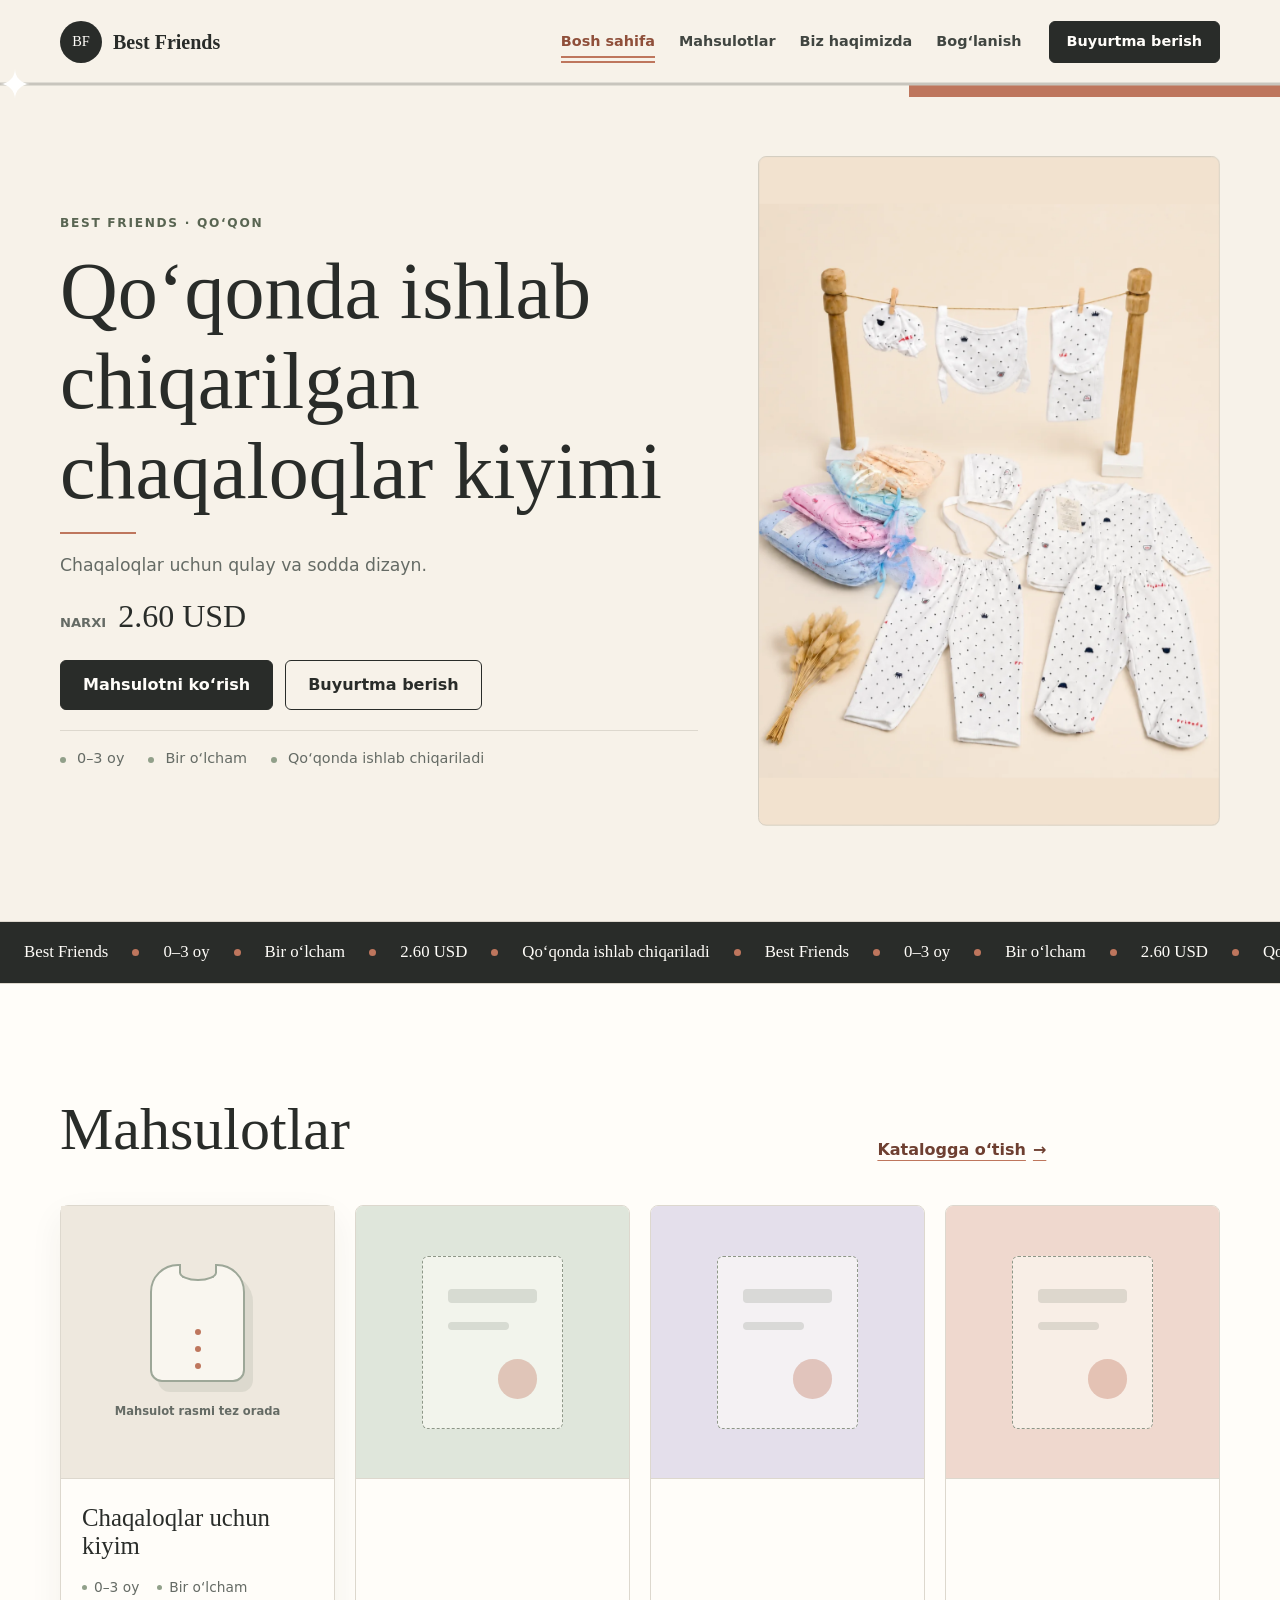
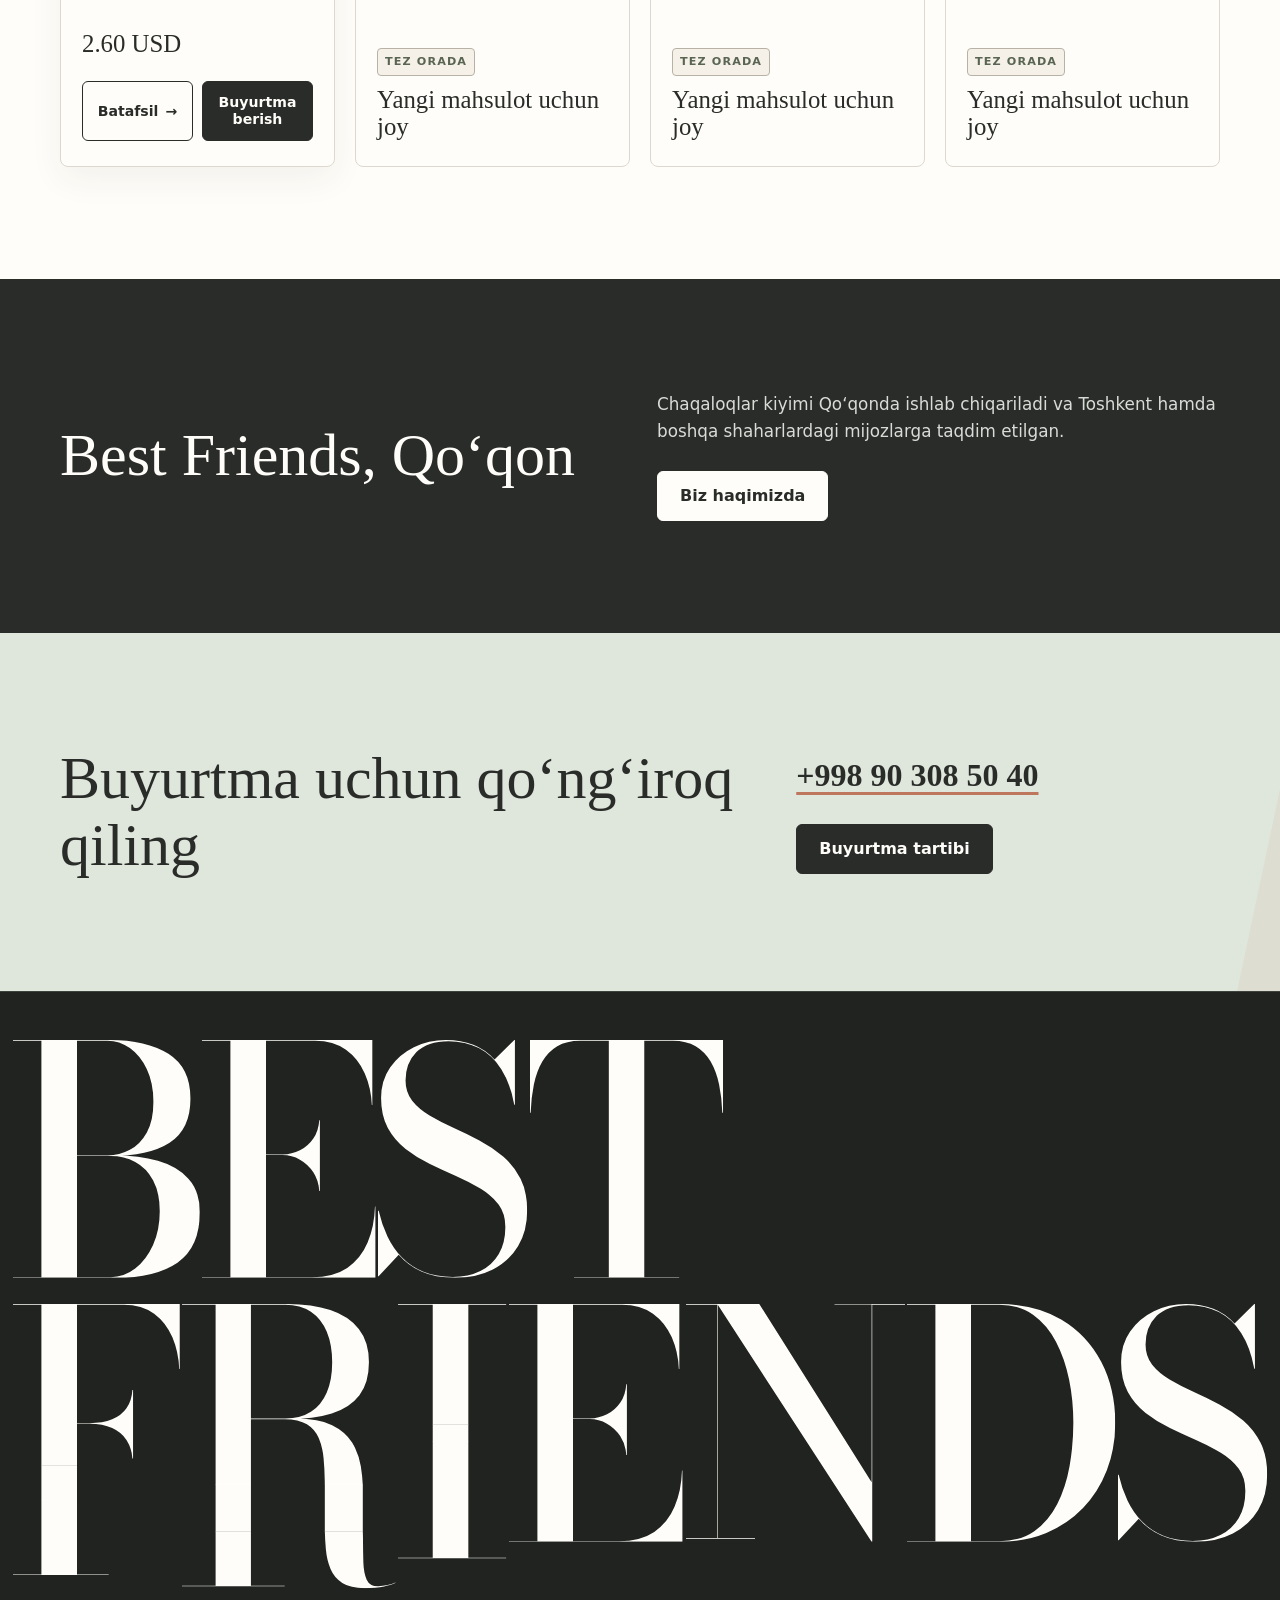
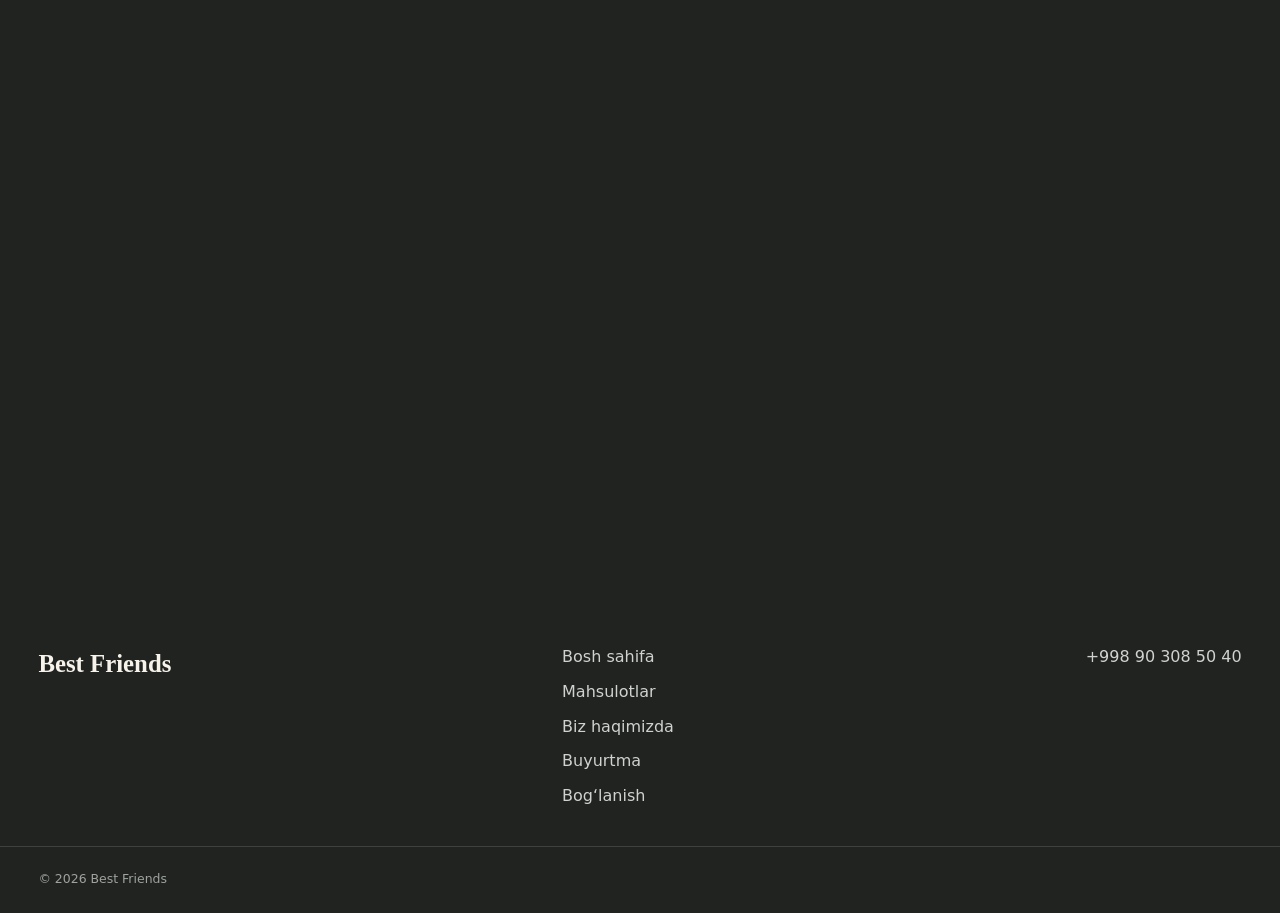
==== Best_Friends_Website/index.html @ 34862388 "Add files via upload" ====
<!doctype html>
<html lang="uz">
  <head>
    <meta charset="UTF-8" />
    <meta name="viewport" content="width=device-width, initial-scale=1.0" />
    <meta name="theme-color" content="#f7f2e9" />
    <meta
      name="description"
      content="Best Friends — Qo‘qonda mahalliy ishlab chiqariladigan, 0–3 oylik chaqaloqlar uchun kiyim. Narxi 2.60 USD."
    />
    <meta property="og:locale" content="uz_UZ" />
    <meta property="og:type" content="website" />
    <meta property="og:site_name" content="Best Friends" />
    <meta
      property="og:title"
      content="Best Friends — chaqaloqlar uchun mahalliy kiyim"
    />
    <meta
      property="og:description"
      content="Qo‘qonda ishlab chiqariladigan, 0–3 oylik chaqaloqlar uchun kiyim."
    />
    <!-- Yakuniy domen tasdiqlangach canonical va og:url teglarini shu yerga qo‘shing. -->
    <title>Best Friends — chaqaloqlar uchun mahalliy kiyim</title>
    <link
      rel="icon"
      href="data:image/svg+xml,%3Csvg xmlns='http://www.w3.org/2000/svg' viewBox='0 0 64 64'%3E%3Crect width='64' height='64' rx='12' fill='%23272a27'/%3E%3Ctext x='32' y='40' text-anchor='middle' font-family='Arial,sans-serif' font-size='24' font-weight='700' fill='%23fffdf9'%3EBF%3C/text%3E%3C/svg%3E"
    />
    <link rel="stylesheet" href="styles.css" />
    <script type="application/ld+json">
      {
        "@context": "https://schema.org",
        "@type": "LocalBusiness",
        "name": "Best Friends",
        "description": "Qo‘qonda chaqaloqlar uchun kiyim ishlab chiqaradigan kichik mahalliy biznes.",
        "telephone": "+998903085040",
        "address": {
          "@type": "PostalAddress",
          "addressLocality": "Qo‘qon",
          "addressCountry": "UZ"
        }
      }
    </script>
  </head>
  <body data-page="home">
    <a class="skip-link" href="#asosiy">Asosiy mazmunga o‘tish</a>

    <header class="site-header">
      <div class="container header-inner">
        <a class="brand" href="index.html" aria-label="Best Friends">
          <span class="brand-mark" aria-hidden="true">BF</span>
          <span class="brand-copy">
            <strong>Best Friends</strong>
          </span>
        </a>
        <button
          class="menu-toggle"
          type="button"
          aria-expanded="false"
          aria-controls="asosiy-menyu"
          aria-label="Menyuni ochish"
          data-menu-toggle
        >
          <span aria-hidden="true"></span><span aria-hidden="true"></span
          ><span aria-hidden="true"></span>
        </button>
        <nav
          class="main-nav"
          id="asosiy-menyu"
          aria-label="Asosiy navigatsiya"
          data-menu
        >
          <a href="index.html" aria-current="page">Bosh sahifa</a>
          <a href="mahsulotlar.html">Mahsulotlar</a>
          <a href="biz-haqimizda.html">Biz haqimizda</a>
          <a href="boglanish.html">Bog‘lanish</a>
          <a class="button button-small nav-order" href="buyurtma.html"
            >Buyurtma berish</a
          >
        </nav>
      </div>
    </header>

    <main id="asosiy" data-page-transition>
      <section class="hero" aria-labelledby="hero-title" data-scroll-progress>
        <div class="container hero-grid">
          <div class="hero-content">
            <p class="eyebrow" data-entrance="0">Best Friends · Qo‘qon</p>
            <h1 id="hero-title" data-entrance="1" data-heading-reveal>
              Qo‘qonda ishlab chiqarilgan chaqaloqlar kiyimi
            </h1>
            <p class="hero-lead" data-entrance="2">
              Chaqaloqlar uchun qulay va sodda dizayn.
            </p>
            <div
              class="hero-price"
              data-entrance="3"
              aria-label="Mahsulot narxi 2.60 AQSH dollari"
            >
              <span>Narxi</span
              ><strong
                data-counter="2.60"
                data-counter-decimals="2"
                data-counter-suffix=" USD"
                >2.60 USD</strong
              >
            </div>
            <div class="button-row" data-entrance="4">
              <a class="button" href="mahsulot.html">Mahsulotni ko‘rish</a>
              <a class="button button-secondary" href="buyurtma.html"
                >Buyurtma berish</a
              >
            </div>
            <ul
              class="hero-facts"
              data-entrance="5"
              aria-label="Mahsulot haqida qisqacha"
            >
              <li>0–3 oy</li>
              <li>Bir o‘lcham</li>
              <li>Qo‘qonda ishlab chiqariladi</li>
            </ul>
          </div>

          <figure
            class="hero-visual"
            data-entrance="visual"
            data-parallax="hero"
          >
            <img
              class="future-image"
              src="[data-uri]"
              data-future-src="assets/packaging.webp"
              width="720"
              height="820"
              loading="eager"
              alt="Best Friends chaqaloqlar kiyimi va qadoqlangan mahsulotlar"
              hidden
            />
            <div
              class="visual-stage"
              role="img"
              aria-label="Qadoq rasmi tez orada joylanadi"
            >
              <span class="stage-glow" aria-hidden="true"></span>
              <div class="stage-note">Qadoq rasmi tez orada</div>
              <div class="package-mockup" aria-hidden="true">
                <span class="package-mark">BF</span><strong>Best Friends</strong
                ><i></i> <small>Chaqaloqlar uchun kiyim</small
                ><b>0–3 oy</b>
              </div>
              <span class="stage-dot stage-dot-one" aria-hidden="true"></span>
              <span class="stage-dot stage-dot-two" aria-hidden="true"></span>
            </div>
          </figure>
        </div>
      </section>

      <aside class="fact-marquee" aria-label="Mahsulot haqida qisqacha">
        <div class="fact-marquee-track">
          <div class="fact-marquee-group">
            <span>Best Friends</span><i aria-hidden="true"></i>
            <span>0–3 oy</span><i aria-hidden="true"></i>
            <span>Bir o‘lcham</span><i aria-hidden="true"></i>
            <span>2.60 USD</span><i aria-hidden="true"></i>
            <span>Qo‘qonda ishlab chiqariladi</span><i aria-hidden="true"></i>
          </div>
          <div class="fact-marquee-group" aria-hidden="true">
            <span>Best Friends</span><i></i> <span>0–3 oy</span><i></i>
            <span>Bir o‘lcham</span><i></i> <span>2.60 USD</span><i></i>
            <span>Qo‘qonda ishlab chiqariladi</span><i></i>
          </div>
        </div>
      </aside>

      <section
        class="section featured-section"
        aria-labelledby="featured-title"
        data-scroll-progress
      >
        <div class="container">
          <div class="section-heading" data-reveal="up">
            <div>
              <h2 id="featured-title">Mahsulotlar</h2>
            </div>
            <div class="section-heading-action">
              <a class="text-link" href="mahsulotlar.html">Katalogga o‘tish</a>
            </div>
          </div>

          <div class="catalog-grid stagger-group" data-stagger>
            <article
              class="catalog-card catalog-card-current"
              data-reveal="scale"
              data-tilt
            >
              <div class="catalog-media">
                <img
                  class="future-image"
                  src="[data-uri]"
                  data-future-src="assets/product-main.webp"
                  width="720"
                  height="720"
                  loading="lazy"
                  alt="Chaqaloqlar uchun Best Friends kiyimi"
                  hidden
                />
                <div
                  class="mini-product-placeholder"
                  role="img"
                  aria-label="Mahsulot rasmi tez orada joylanadi"
                >
                  <div class="mini-garment" aria-hidden="true">
                    <span></span><i></i><i></i><i></i>
                  </div>
                  <p>Mahsulot rasmi tez orada</p>
                </div>
              </div>
              <div class="catalog-copy">
                <h3>Chaqaloqlar uchun kiyim</h3>
                <ul class="card-facts">
                  <li>0–3 oy</li>
                  <li>Bir o‘lcham</li>
                </ul>
                <p class="card-price">2.60 USD</p>
                <div class="card-actions">
                  <a class="button button-secondary" href="mahsulot.html"
                    >Batafsil</a
                  >
                  <a class="button" href="buyurtma.html">Buyurtma berish</a>
                </div>
              </div>
            </article>

            <!-- 2-slot: haqiqiy mahsulot tayyor bo‘lganda rasm, nom, yosh, o‘lcham, narx va sahifa havolasini kiriting. -->
            <article
              class="catalog-card future-card"
              data-reveal="up"
              data-reveal-delay="55"
            >
              <div class="catalog-media future-media">
                <img
                  class="future-image"
                  src="[data-uri]"
                  data-future-src="assets/product-2.webp"
                  width="720"
                  height="720"
                  loading="lazy"
                  alt=""
                  hidden
                />
                <div class="future-product-placeholder" aria-hidden="true">
                  <span></span><i></i><b></b>
                </div>
              </div>
              <div class="catalog-copy">
                <p class="status-label">Tez orada</p>
                <h3>Yangi mahsulot uchun joy</h3>
              </div>
            </article>

            <!-- 3-slot: haqiqiy mahsulot tayyor bo‘lganda rasm, nom, yosh, o‘lcham, narx va sahifa havolasini kiriting. -->
            <article
              class="catalog-card future-card"
              data-reveal="up"
              data-reveal-delay="110"
            >
              <div class="catalog-media future-media future-media-lavender">
                <img
                  class="future-image"
                  src="[data-uri]"
                  data-future-src="assets/product-3.webp"
                  width="720"
                  height="720"
                  loading="lazy"
                  alt=""
                  hidden
                />
                <div class="future-product-placeholder" aria-hidden="true">
                  <span></span><i></i><b></b>
                </div>
              </div>
              <div class="catalog-copy">
                <p class="status-label">Tez orada</p>
                <h3>Yangi mahsulot uchun joy</h3>
              </div>
            </article>

            <!-- 4-slot: haqiqiy mahsulot tayyor bo‘lganda rasm, nom, yosh, o‘lcham, narx va sahifa havolasini kiriting. -->
            <article
              class="catalog-card future-card"
              data-reveal="up"
              data-reveal-delay="165"
            >
              <div class="catalog-media future-media future-media-clay">
                <img
                  class="future-image"
                  src="[data-uri]"
                  data-future-src="assets/product-4.webp"
                  width="720"
                  height="720"
                  loading="lazy"
                  alt=""
                  hidden
                />
                <div class="future-product-placeholder" aria-hidden="true">
                  <span></span><i></i><b></b>
                </div>
              </div>
              <div class="catalog-copy">
                <p class="status-label">Tez orada</p>
                <h3>Yangi mahsulot uchun joy</h3>
              </div>
            </article>
          </div>
        </div>
      </section>

      <section
        class="section home-intro"
        aria-labelledby="intro-title"
        data-scroll-progress
      >
        <div class="container home-intro-grid">
          <div data-reveal="left">
            <h2 id="intro-title">Best Friends, Qo‘qon</h2>
          </div>
          <div data-reveal="right" data-reveal-delay="55">
            <p>
              Chaqaloqlar kiyimi Qo‘qonda ishlab chiqariladi va Toshkent hamda
              boshqa shaharlardagi mijozlarga taqdim etilgan.
            </p>
            <a class="button button-light" href="biz-haqimizda.html"
              >Biz haqimizda</a
            >
          </div>
        </div>
      </section>

      <section
        class="section home-cta"
        aria-labelledby="cta-title"
        data-scroll-progress
      >
        <div class="container compact-cta">
          <div data-reveal="left">
            <h2 id="cta-title">Buyurtma uchun qo‘ng‘iroq qiling</h2>
          </div>
          <div class="cta-actions" data-reveal="right" data-reveal-delay="55">
            <a class="phone-link" href="tel:+998903085040">+998 90 308 50 40</a>
            <a class="button" href="buyurtma.html">Buyurtma tartibi</a>
          </div>
        </div>
      </section>
    </main>

    <footer class="site-footer">
      <div class="container footer-grid">
        <a class="footer-brand" href="index.html">Best Friends</a>
        <nav aria-label="Pastki navigatsiya">
          <a href="index.html">Bosh sahifa</a
          ><a href="mahsulotlar.html">Mahsulotlar</a
          ><a href="biz-haqimizda.html">Biz haqimizda</a
          ><a href="buyurtma.html">Buyurtma</a
          ><a href="boglanish.html">Bog‘lanish</a>
        </nav>
        <a class="footer-phone" href="tel:+998903085040">+998 90 308 50 40</a>
      </div>
      <div class="container footer-bottom">
        <p>© <span data-current-year></span> Best Friends</p>
      </div>
    </footer>
    <script src="script.js" defer></script>
  </body>
</html>
---- Best_Friends_Website/styles.css ----
@font-face {
  font-family: "Bodoni Moda";
  src: url("assets/fonts/bodoni-moda-latin-standard-normal.woff2")
    format("woff2");
  font-weight: 400 900;
  font-style: normal;
  font-display: swap;
}

:root {
  --cream: #f7f2e9;
  --paper: #fffdf9;
  --ink: #292c29;
  --muted: #656b65;
  --line: #ddd8ce;
  --sage: #91a08a;
  --sage-light: #dfe6db;
  --clay: #be765d;
  --clay-light: #efd8ce;
  --lavender: #aea5bd;
  --yellow: #e7c977;
  --shadow: 0 18px 50px rgba(53, 48, 40, 0.08);
  --container: 1160px;
  --header-height: 76px;
  --duration-instant: 120ms;
  --duration-fast: 180ms;
  --duration-base: 280ms;
  --duration-medium: 420ms;
  --duration-slow: 650ms;
  --ease-out: cubic-bezier(0.22, 1, 0.36, 1);
  --ease-smooth: cubic-bezier(0.65, 0, 0.35, 1);
  --ease-spring: cubic-bezier(0.34, 1.56, 0.64, 1);
}

/* Asosiy sozlamalar */

*,
*::before,
*::after {
  box-sizing: border-box;
}

html {
  scroll-behavior: smooth;
  scroll-padding-top: calc(var(--header-height) + 24px);
}

html.has-site-scrollbar {
  scrollbar-width: none;
}

html.has-site-scrollbar::-webkit-scrollbar {
  width: 0;
  height: 0;
  display: none;
}

body {
  margin: 0;
  min-width: 320px;
  overflow-x: clip;
  background: var(--cream);
  color: var(--ink);
  font-family:
    Inter,
    ui-sans-serif,
    system-ui,
    -apple-system,
    BlinkMacSystemFont,
    "Segoe UI",
    sans-serif;
  font-size: 16px;
  line-height: 1.6;
  -webkit-font-smoothing: antialiased;
}

body.menu-open {
  overflow: hidden;
}

img,
svg {
  display: block;
  max-width: 100%;
}

[hidden] {
  display: none !important;
}

.future-image:not([hidden]) {
  width: 100%;
  height: 100%;
  object-fit: cover;
}

a {
  color: inherit;
  text-decoration: none;
}

button,
a {
  -webkit-tap-highlight-color: transparent;
}

button,
input,
textarea,
select {
  font: inherit;
}

h1,
h2,
h3,
p {
  margin-top: 0;
}

h1,
h2,
h3 {
  line-height: 1.12;
  letter-spacing: 0;
}

h1 {
  max-width: 780px;
  margin-bottom: 18px;
  font-family: Georgia, "Times New Roman", serif;
  font-size: 2.55rem;
  font-weight: 500;
}

h2 {
  margin-bottom: 0;
  font-family: Georgia, "Times New Roman", serif;
  font-size: 2rem;
  font-weight: 500;
}

h3 {
  margin-bottom: 10px;
  font-size: 1.15rem;
}

:focus-visible {
  outline: 3px solid var(--clay);
  outline-offset: 4px;
}

.skip-link {
  position: fixed;
  top: 12px;
  left: 12px;
  z-index: 1000;
  padding: 10px 14px;
  transform: translateY(-160%);
  border-radius: 4px;
  background: var(--ink);
  color: var(--paper);
  font-weight: 700;
}

.skip-link:focus {
  top: calc(var(--header-height) + 12px);
  transform: translateY(0);
}

.container {
  width: min(calc(100% - 40px), var(--container));
  margin-inline: auto;
}

.section {
  padding: 88px 0;
}

.eyebrow {
  margin-bottom: 14px;
  color: #596552;
  font-size: 0.76rem;
  font-weight: 800;
  letter-spacing: 0.14em;
  text-transform: uppercase;
}

.button {
  display: inline-flex;
  min-height: 50px;
  align-items: center;
  justify-content: center;
  padding: 12px 22px;
  border: 1px solid var(--ink);
  border-radius: 6px;
  background: var(--ink);
  color: var(--paper);
  font-weight: 750;
  line-height: 1.2;
  text-align: center;
  transition:
    background-color var(--duration-fast) var(--ease-out),
    color var(--duration-fast) var(--ease-out),
    transform var(--duration-fast) var(--ease-out);
}

.button:hover {
  background: #40443f;
  transform: translateY(-2px);
}

.button-secondary {
  background: transparent;
  color: var(--ink);
}

.button-secondary:hover {
  background: var(--paper);
}

.button-small {
  min-height: 42px;
  padding: 9px 17px;
  font-size: 0.9rem;
}

.button-row {
  display: flex;
  flex-wrap: wrap;
  gap: 12px;
}

/* Sarlavha va navigatsiya */

.site-header {
  position: sticky;
  top: 0;
  z-index: 100;
  border-bottom: 1px solid rgba(221, 216, 206, 0.78);
  background: rgba(247, 242, 233, 0.94);
  backdrop-filter: blur(12px);
}

.site-scrollbar {
  --scroll-ratio: 0;
  --scroll-position: 0%;
  position: absolute;
  right: 0;
  bottom: -8px;
  left: 0;
  z-index: 3;
  height: 16px;
  outline: none;
  cursor: pointer;
  touch-action: none;
  user-select: none;
}

.site-scrollbar::before,
.site-scrollbar-progress {
  position: absolute;
  top: 50%;
  right: 0;
  left: 0;
  height: 3px;
  transform: translateY(-50%);
  content: "";
}

.site-scrollbar::before {
  background: #c8c5bd;
}

.site-scrollbar-progress {
  right: 0;
  width: 100%;
  background: var(--clay);
  transform: translateY(-50%) scaleX(var(--scroll-ratio));
  transform-origin: left center;
  transition: none;
}

.site-scrollbar-progress::after {
  position: absolute;
  top: 0;
  right: 0;
  width: min(72px, 100%);
  height: 100%;
  background: linear-gradient(
    90deg,
    rgba(255, 255, 255, 0),
    rgba(255, 255, 255, 0.22) 42%,
    rgba(255, 255, 255, 0.88)
  );
  content: "";
  pointer-events: none;
}

.site-scrollbar-thumb {
  position: absolute;
  top: 50%;
  left: 0;
  display: grid;
  width: 24px;
  height: 24px;
  visibility: visible;
  opacity: 0.9;
  place-items: center;
  border: 0;
  background: transparent;
  transform: translate3d(
      calc(var(--scroll-thumb-x, 15px) - 50%),
      -50%,
      0
    )
    scale(0.86);
  transition:
    opacity var(--duration-instant) var(--ease-out),
    transform var(--duration-fast) var(--ease-out),
    visibility 0s var(--duration-fast);
}

.site-scrollbar-thumb svg {
  display: block;
  width: 100%;
  height: 100%;
  overflow: visible;
}

.site-scrollbar-thumb path {
  fill: #fff;
}

.site-scrollbar:hover::before,
.site-scrollbar:focus-visible::before,
.site-scrollbar.is-dragging::before {
  height: 4px;
}

.site-scrollbar:hover .site-scrollbar-thumb,
.site-scrollbar:focus-visible .site-scrollbar-thumb,
.site-scrollbar.is-scrolling .site-scrollbar-thumb,
.site-scrollbar.is-dragging .site-scrollbar-thumb {
  visibility: visible;
  opacity: 1;
  transform: translate3d(
      calc(var(--scroll-thumb-x, 15px) - 50%),
      -50%,
      0
    )
    scale(1.25);
  transition-delay: 0s;
}

.site-scrollbar:focus-visible .site-scrollbar-thumb {
  outline: 2px solid var(--paper);
  outline-offset: 2px;
}

.site-scrollbar.is-dragging .site-scrollbar-progress,
.site-scrollbar.is-dragging .site-scrollbar-thumb {
  transition: none;
}

.site-scrollbar.is-disabled {
  cursor: default;
  opacity: 0.45;
  pointer-events: none;
}

.site-scrollbar.is-disabled .site-scrollbar-progress,
.site-scrollbar.is-disabled .site-scrollbar-thumb {
  display: none;
}

.menu-open .site-scrollbar {
  pointer-events: none;
}

.header-inner {
  position: relative;
  display: flex;
  min-height: var(--header-height);
  align-items: center;
  justify-content: space-between;
  gap: 24px;
}

.brand {
  display: inline-flex;
  min-width: 0;
  align-items: center;
  gap: 11px;
}

.brand-mark {
  display: grid;
  width: 42px;
  height: 42px;
  flex: 0 0 auto;
  place-items: center;
  border-radius: 50%;
  background: var(--ink);
  color: var(--paper);
  font-family: Georgia, "Times New Roman", serif;
  font-size: 0.9rem;
}

.brand-copy {
  display: flex;
  min-width: 0;
  flex-direction: column;
  line-height: 1.15;
}

.brand-copy strong {
  font-family: Georgia, "Times New Roman", serif;
  font-size: 1.25rem;
  font-weight: 600;
}

.brand-copy small {
  margin-top: 4px;
  color: var(--muted);
  font-size: 0.67rem;
}

.menu-toggle {
  display: grid;
  width: 46px;
  height: 46px;
  padding: 12px;
  place-content: center;
  gap: 5px;
  border: 1px solid var(--line);
  border-radius: 6px;
  background: var(--paper);
  color: var(--ink);
  cursor: pointer;
}

.menu-toggle span {
  display: block;
  width: 20px;
  height: 2px;
  background: currentColor;
  transition:
    transform var(--duration-fast) var(--ease-out),
    opacity var(--duration-fast) var(--ease-out);
}

.menu-toggle[aria-expanded="true"] span:nth-child(1) {
  transform: translateY(7px) rotate(45deg);
}

.menu-toggle[aria-expanded="true"] span:nth-child(2) {
  opacity: 0;
}

.menu-toggle[aria-expanded="true"] span:nth-child(3) {
  transform: translateY(-7px) rotate(-45deg);
}

.main-nav {
  position: absolute;
  top: calc(100% + 1px);
  right: 0;
  left: 0;
  display: none;
  padding: 18px 20px 24px;
  border-bottom: 1px solid var(--line);
  background: var(--cream);
  box-shadow: 0 20px 35px rgba(45, 42, 36, 0.08);
}

.main-nav.is-open {
  display: grid;
}

.main-nav > a:not(.button) {
  padding: 13px 4px;
  border-bottom: 1px solid var(--line);
  color: #414641;
  font-weight: 650;
}

.main-nav .nav-order {
  margin-top: 18px;
}

/* Birinchi ekran */

.hero {
  position: relative;
  overflow: hidden;
  padding: 36px 0 38px;
}

.hero::before {
  position: absolute;
  top: 0;
  right: 0;
  width: 29%;
  height: 12px;
  background: var(--clay);
  content: "";
}

.hero-grid {
  display: grid;
  align-items: center;
  gap: 22px;
}

.hero-content {
  min-width: 0;
}

.hero-lead {
  max-width: 650px;
  margin-bottom: 20px;
  color: var(--muted);
  font-size: 1.08rem;
}

.hero-price {
  display: flex;
  margin-bottom: 28px;
  align-items: baseline;
  gap: 12px;
  line-height: 1;
}

.hero-price span,
.product-footer span {
  color: var(--muted);
  font-size: 0.82rem;
  font-weight: 700;
  text-transform: uppercase;
}

.hero-price strong {
  font-family: Georgia, "Times New Roman", serif;
  font-size: 2rem;
  font-weight: 500;
}

.hero-facts {
  display: flex;
  margin: 20px 0 0;
  padding: 16px 0 0;
  flex-wrap: wrap;
  gap: 9px 24px;
  border-top: 1px solid var(--line);
  list-style: none;
  color: var(--muted);
  font-size: 0.9rem;
}

.hero-facts li {
  position: relative;
  padding-left: 17px;
}

.hero-facts li::before {
  position: absolute;
  top: 0.67em;
  left: 0;
  width: 6px;
  height: 6px;
  border-radius: 50%;
  background: var(--sage);
  content: "";
}

.hero-visual {
  min-width: 0;
  margin: 0;
}

.visual-stage {
  position: relative;
  display: grid;
  min-height: 430px;
  overflow: hidden;
  place-items: center;
  border: 1px solid #d4cec1;
  border-radius: 8px;
  background: var(--sage-light);
}

.visual-stage::before,
.visual-stage::after {
  position: absolute;
  content: "";
}

.visual-stage::before {
  top: 14%;
  left: 0;
  width: 34%;
  height: 18%;
  background: var(--clay-light);
}

.visual-stage::after {
  right: -2%;
  bottom: 8%;
  width: 32%;
  height: 17%;
  background: #d4cfe0;
}

.stage-note {
  position: absolute;
  top: 20px;
  left: 20px;
  z-index: 2;
  padding: 8px 11px;
  border: 1px solid rgba(41, 44, 41, 0.15);
  border-radius: 4px;
  background: rgba(255, 253, 249, 0.88);
  color: var(--muted);
  font-size: 0.72rem;
  font-weight: 750;
}

.package-mockup {
  position: relative;
  z-index: 1;
  display: flex;
  width: min(62%, 270px);
  aspect-ratio: 0.74;
  align-items: center;
  justify-content: center;
  flex-direction: column;
  border: 1px solid #d2cabc;
  border-radius: 6px;
  background: var(--paper);
  box-shadow:
    18px 20px 0 rgba(69, 76, 66, 0.11),
    var(--shadow);
  transform: rotate(2deg);
  text-align: center;
}

.package-mockup::before {
  position: absolute;
  top: 17px;
  right: 17px;
  bottom: 17px;
  left: 17px;
  border: 1px solid var(--line);
  content: "";
}

.package-mark {
  display: grid;
  width: 48px;
  height: 48px;
  margin-bottom: 22px;
  place-items: center;
  border-radius: 50%;
  background: var(--ink);
  color: var(--paper);
  font-family: Georgia, "Times New Roman", serif;
}

.package-mockup strong {
  font-family: Georgia, "Times New Roman", serif;
  font-size: 1.45rem;
}

.package-mockup i {
  width: 44px;
  height: 2px;
  margin: 16px 0;
  background: var(--clay);
}

.package-mockup small {
  max-width: 150px;
  color: var(--muted);
  line-height: 1.35;
}

.package-mockup b {
  margin-top: 28px;
  color: #5a6554;
  font-size: 0.72rem;
  text-transform: uppercase;
}

.stage-dot {
  position: absolute;
  z-index: 2;
  display: block;
  border-radius: 50%;
}

.stage-dot-one {
  right: 11%;
  top: 13%;
  width: 22px;
  height: 22px;
  background: var(--yellow);
}

.stage-dot-two {
  bottom: 12%;
  left: 8%;
  width: 14px;
  height: 14px;
  background: var(--clay);
}

/* Mahsulot */

.product-section {
  background: var(--paper);
}

.section-heading {
  display: grid;
  margin-bottom: 42px;
  gap: 18px;
}

.section-heading > p {
  max-width: 440px;
  margin: 0;
  color: var(--muted);
}

.product-card {
  display: grid;
  overflow: hidden;
  border: 1px solid var(--line);
  border-radius: 8px;
  background: var(--paper);
  box-shadow: var(--shadow);
}

.product-media {
  min-width: 0;
  margin: 0;
  background: #eee8de;
}

.garment-placeholder {
  display: grid;
  min-height: 390px;
  padding: 34px;
  place-items: center;
  align-content: center;
  gap: 28px;
}

.garment-placeholder p {
  margin: 0;
  color: var(--muted);
  font-size: 0.78rem;
  font-weight: 750;
}

.garment-shape {
  position: relative;
  display: flex;
  width: min(57%, 240px);
  aspect-ratio: 0.78;
  align-items: center;
  flex-direction: column;
  padding-top: 64px;
  border: 2px solid #9da798;
  border-radius: 44px 44px 18px 18px;
  background: #f7f4ed;
  box-shadow: 12px 16px 0 rgba(139, 150, 132, 0.18);
}

.garment-shape::before,
.garment-shape::after {
  position: absolute;
  top: 34px;
  z-index: -1;
  width: 37%;
  height: 46%;
  border: 2px solid #9da798;
  background: #f7f4ed;
  content: "";
}

.garment-shape::before {
  left: -25%;
  transform: rotate(24deg);
  border-radius: 30px 8px 8px 20px;
}

.garment-shape::after {
  right: -25%;
  transform: rotate(-24deg);
  border-radius: 8px 30px 20px 8px;
}

.garment-neck {
  position: absolute;
  top: -2px;
  width: 42%;
  height: 38px;
  border-right: 2px solid #9da798;
  border-bottom: 2px solid #9da798;
  border-left: 2px solid #9da798;
  border-radius: 0 0 50% 50%;
  background: #eee8de;
}

.garment-button {
  width: 8px;
  height: 8px;
  margin-bottom: 18px;
  border-radius: 50%;
  background: var(--clay);
}

.product-copy {
  min-width: 0;
  padding: 34px 26px;
}

.product-label {
  margin-bottom: 16px;
  color: #596552;
  font-size: 0.78rem;
  font-weight: 800;
  text-transform: uppercase;
}

.product-copy h3 {
  max-width: 560px;
  margin-bottom: 18px;
  font-family: Georgia, "Times New Roman", serif;
  font-size: 1.7rem;
  font-weight: 500;
}

.product-description {
  max-width: 570px;
  margin-bottom: 24px;
  color: var(--muted);
}

.product-details {
  margin: 0 0 30px;
}

.product-details > div {
  display: flex;
  padding: 13px 0;
  justify-content: space-between;
  gap: 20px;
  border-bottom: 1px solid var(--line);
}

.product-details dt {
  color: var(--muted);
}

.product-details dd {
  margin: 0;
  font-weight: 750;
  text-align: right;
}

.product-footer {
  display: flex;
  align-items: center;
  justify-content: space-between;
  flex-wrap: wrap;
  gap: 22px;
}

.product-footer > div {
  display: flex;
  flex-direction: column;
}

.product-footer strong {
  font-family: Georgia, "Times New Roman", serif;
  font-size: 1.65rem;
  font-weight: 500;
}

/* Afzalliklar va brend haqida */

.benefits-section {
  border-top: 1px solid var(--line);
  background: var(--cream);
}

.compact-heading {
  max-width: 720px;
}

.benefits-grid {
  display: grid;
}

.benefit-item {
  padding: 28px 0;
  border-top: 1px solid var(--line);
}

.benefit-item > span {
  display: block;
  margin-bottom: 24px;
  color: var(--clay);
  font-family: Georgia, "Times New Roman", serif;
  font-size: 0.95rem;
}

.benefit-item p {
  margin: 0;
  color: var(--muted);
}

.about-section {
  background: var(--ink);
  color: var(--paper);
}

.about-section .eyebrow {
  color: #c8d2c2;
}

.about-grid {
  display: grid;
  gap: 38px;
}

.about-copy {
  max-width: 660px;
}

.about-copy p {
  color: #d8dbd6;
  font-size: 1.05rem;
}

.about-copy p:last-child {
  margin-bottom: 0;
}

/* Buyurtma va aloqa */

.order-section {
  background: var(--sage-light);
}

.order-grid {
  display: grid;
  gap: 42px;
}

.order-intro > p:not(.eyebrow) {
  max-width: 540px;
  margin: 24px 0 18px;
  color: #5c6658;
}

.phone-link {
  display: inline-block;
  font-family: Georgia, "Times New Roman", serif;
  font-size: 1.45rem;
  font-weight: 600;
  text-decoration: underline;
  text-decoration-color: var(--clay);
  text-underline-offset: 6px;
}

.order-steps {
  display: grid;
  margin: 0;
  padding: 0;
  gap: 14px;
  list-style: none;
}

.order-steps li {
  display: grid;
  padding: 22px;
  grid-template-columns: 40px minmax(0, 1fr);
  gap: 15px;
  border: 1px solid rgba(70, 82, 65, 0.18);
  border-radius: 8px;
  background: rgba(255, 253, 249, 0.7);
}

.order-steps li > span {
  display: grid;
  width: 36px;
  height: 36px;
  place-items: center;
  border-radius: 50%;
  background: var(--ink);
  color: var(--paper);
  font-weight: 800;
}

.order-steps h3 {
  margin: 0 0 4px;
  font-size: 1rem;
}

.order-steps p {
  margin: 0;
  color: var(--muted);
  font-size: 0.9rem;
}

.social-status {
  display: flex;
  flex-wrap: wrap;
  gap: 10px;
}

.social-status button {
  min-height: 46px;
  padding: 10px 16px;
  border: 1px dashed #8e9788;
  border-radius: 6px;
  background: transparent;
  color: #697065;
  cursor: not-allowed;
  font-weight: 700;
  opacity: 0.8;
}

.contact-section {
  background: var(--paper);
}

.contact-card {
  display: grid;
  padding: 34px 24px;
  gap: 34px;
  border: 1px solid var(--line);
  border-radius: 8px;
  background: var(--cream);
  box-shadow: var(--shadow);
}

.contact-card > div:first-child > p:last-child {
  max-width: 580px;
  margin: 20px 0 0;
  color: var(--muted);
}

.contact-details {
  display: grid;
  margin: 0;
  gap: 20px;
  font-style: normal;
}

.contact-details > div {
  display: flex;
  min-width: 0;
  flex-direction: column;
  gap: 3px;
}

.contact-details span {
  color: var(--muted);
  font-size: 0.76rem;
  font-weight: 800;
  text-transform: uppercase;
}

.contact-details a,
.contact-details p {
  margin: 0;
  overflow-wrap: anywhere;
  font-weight: 750;
}

.contact-button {
  align-self: end;
}

/* Pastki qism */

.site-footer {
  padding: 50px 0 24px;
  background: #202320;
  color: #f7f3eb;
}

.site-footer .container {
  width: 100%;
  padding-inline: clamp(20px, 3vw, 52px);
}

.footer-grid {
  display: grid;
  align-items: start;
  gap: 30px;
}

.footer-brand {
  width: fit-content;
  justify-self: start;
  font-family: Georgia, "Times New Roman", serif;
  font-size: 1.55rem;
  font-weight: 600;
}

.footer-grid nav {
  display: grid;
  gap: 9px;
}

.footer-grid nav a {
  width: fit-content;
  justify-self: start;
}

.footer-grid nav a,
.footer-phone {
  color: #cfd2ce;
}

.footer-grid nav a:hover,
.footer-phone:hover {
  color: var(--paper);
}

.footer-bottom {
  display: flex;
  margin-top: 38px;
  padding-top: 22px;
  justify-content: space-between;
  flex-wrap: wrap;
  gap: 8px 22px;
  border-top: 1px solid #3e423e;
  color: #9ea39e;
  font-size: 0.78rem;
}

.brand-logo {
  display: block;
  width: 42px;
  height: 42px;
  flex: 0 0 auto;
  object-fit: contain;
}

.footer-bottom p {
  margin: 0;
}

/* Footer oldidagi wordmark: tanlangan tik asoslar scroll bilan uzayadi. */

.brand-finale {
  --finale-letter-height: 1px;
  position: relative;
  width: 100%;
  height: clamp(620px, 94vw, 1320px);
  overflow: hidden;
  background: #202320;
  border-top: 1px solid #3e423e;
  color: var(--paper);
  contain: layout paint;
}

.brand-finale__word {
  position: absolute;
  right: 0;
  left: 0;
  display: flex;
  align-items: start;
  gap: clamp(1px, 0.2vw, 4px);
  padding-inline: clamp(8px, 1vw, 18px);
  pointer-events: none;
}

.brand-finale__best {
  top: 4%;
  right: auto;
  width: max-content;
  height: var(--finale-letter-height);
}

.brand-finale__friends {
  top: calc(4% + var(--finale-letter-height) + clamp(20px, 2vw, 32px));
}

.brand-finale__word i {
  flex: var(--glyph-ratio) 1 0;
  width: 0;
  min-width: 0;
}

.brand-finale__word svg {
  width: 100%;
  height: auto;
  overflow: visible;
}

.brand-finale__best i {
  flex: 0 0 auto;
  height: 100%;
}

.brand-finale__best svg {
  height: 100%;
}

.brand-finale__word use,
.brand-finale__bridges {
  fill: currentColor;
}

.brand-finale__bridges rect {
  shape-rendering: geometricPrecision;
}

@media (min-width: 700px) {
  .container {
    width: min(calc(100% - 64px), var(--container));
  }

  .section {
    padding: 112px 0;
  }

  h1 {
    font-size: 3.3rem;
  }

  h2 {
    font-size: 3rem;
  }

  .hero {
    padding: 72px 0 94px;
  }

  .hero-grid {
    grid-template-columns: minmax(0, 1.12fr) minmax(270px, 0.88fr);
    gap: 36px;
  }

  .visual-stage {
    min-height: 570px;
  }

  .section-heading {
    grid-template-columns: minmax(0, 1.4fr) minmax(260px, 0.6fr);
    align-items: end;
  }

  .product-card {
    grid-template-columns: minmax(280px, 0.82fr) minmax(390px, 1.18fr);
  }

  .garment-placeholder {
    height: 100%;
    min-height: 600px;
  }

  .product-copy {
    padding: 55px 46px;
  }

  .product-copy h3 {
    font-size: 2.4rem;
  }

  .phone-link {
    font-size: 2rem;
  }

  .benefits-grid {
    grid-template-columns: repeat(2, minmax(0, 1fr));
    column-gap: 38px;
  }

  .about-grid {
    grid-template-columns: minmax(0, 0.9fr) minmax(0, 1.1fr);
    align-items: start;
  }

  .contact-card {
    padding: 46px;
    grid-template-columns: minmax(0, 1fr) minmax(210px, 0.55fr);
    align-items: end;
  }

  .contact-button {
    grid-column: 2;
  }

  .footer-grid {
    grid-template-columns: 1fr 1fr auto;
  }
}

@media (min-width: 1120px) {
  :root {
    --header-height: 84px;
  }

  body.menu-open {
    overflow: auto;
  }

  .menu-toggle {
    display: none;
  }

  .main-nav,
  .main-nav.is-open {
    position: static;
    display: flex;
    padding: 0;
    align-items: center;
    gap: 24px;
    border: 0;
    background: transparent;
    box-shadow: none;
  }

  .main-nav > a:not(.button) {
    padding: 9px 0;
    border: 0;
    font-size: 0.9rem;
  }

  .main-nav > a:not(.button):hover {
    color: var(--clay);
  }

  .main-nav .nav-order {
    margin: 0 0 0 3px;
  }

  h1 {
    font-size: 5rem;
  }

  h2 {
    font-size: 3.75rem;
  }

  .hero {
    min-height: calc(100vh - var(--header-height) - 56px);
    display: grid;
    align-items: center;
  }

  .hero-grid {
    grid-template-columns: minmax(0, 1.16fr) minmax(360px, 0.84fr);
    gap: 60px;
  }

  .hero-content {
    padding: 28px 0;
  }

  .visual-stage {
    min-height: min(670px, calc(100vh - 150px));
  }

  .benefits-grid {
    grid-template-columns: repeat(4, minmax(0, 1fr));
    column-gap: 30px;
  }

  .order-grid {
    grid-template-columns: minmax(0, 0.8fr) minmax(500px, 1.2fr);
    align-items: start;
  }

  .social-status {
    grid-column: 2;
  }

  .contact-card {
    grid-template-columns: minmax(0, 1.2fr) minmax(220px, 0.55fr) auto;
  }

  .contact-button {
    grid-column: auto;
  }
}

@media (max-width: 420px) {
  .container {
    width: min(calc(100% - 32px), var(--container));
  }

  .brand-copy small {
    display: none;
  }

  .hero .button-row {
    display: grid;
    grid-template-columns: repeat(2, minmax(0, 1fr));
  }

  .hero .button-row .button {
    min-height: 48px;
    padding: 9px 6px;
    font-size: 0.88rem;
  }

  .product-footer {
    align-items: stretch;
    flex-direction: column;
  }

  .product-footer .button {
    width: 100%;
  }

  .visual-stage {
    min-height: 110px;
  }

  .hero-visual.has-loaded-image > .visual-stage {
    min-height: 0;
    aspect-ratio: 1122 / 1402;
  }

  .stage-note {
    top: 12px;
    left: 12px;
    padding: 6px 8px;
  }

  .package-mockup {
    width: 82px;
    margin-left: 58%;
    box-shadow:
      7px 8px 0 rgba(69, 76, 66, 0.11),
      var(--shadow);
  }

  .package-mockup::before {
    top: 7px;
    right: 7px;
    bottom: 7px;
    left: 7px;
  }

  .package-mark,
  .package-mockup small {
    display: none;
  }

  .package-mockup strong {
    font-size: 0.62rem;
  }

  .package-mockup i {
    width: 20px;
    margin: 5px 0;
  }

  .package-mockup b {
    margin-top: 0;
    font-size: 0.38rem;
  }

  .hero-facts {
    gap: 6px 16px;
    font-size: 0.82rem;
  }

  .social-status {
    display: grid;
  }
}

/* Yagona, tezkor harakat tizimi */

.site-header,
.skip-link {
  z-index: 2147483647;
}

.site-header {
  transition:
    background-color var(--duration-fast) var(--ease-out),
    border-color var(--duration-fast) var(--ease-out),
    box-shadow var(--duration-base) var(--ease-out);
}

.header-inner {
  transition: min-height var(--duration-base) var(--ease-out);
}

.page-scrolled .site-header {
  border-bottom-color: rgba(190, 118, 93, 0.34);
  background: rgba(247, 242, 233, 0.98);
  box-shadow: 0 8px 28px rgba(53, 48, 40, 0.08);
}

.page-scrolled .header-inner {
  min-height: calc(var(--header-height) - 10px);
}

.brand-mark,
.brand-logo {
  transition: transform var(--duration-base) var(--ease-spring);
}

.brand:hover .brand-mark,
.brand:hover .brand-logo {
  transform: rotate(-7deg) scale(1.05);
}

.main-nav > a:not(.button) {
  position: relative;
  transition:
    color var(--duration-fast) var(--ease-out),
    opacity var(--duration-medium) var(--ease-out),
    transform var(--duration-medium) var(--ease-out);
}

@media (min-width: 1120px) {
  .main-nav > a:not(.button)::after {
    position: absolute;
    right: 0;
    bottom: 5px;
    left: 0;
    height: 2px;
    background: var(--clay);
    content: "";
    transform: scaleX(0);
    transform-origin: center;
    transition: transform var(--duration-fast) var(--ease-out);
  }

  .main-nav > a:not(.button):hover::after,
  .main-nav > a[aria-current="page"]:not(.button)::after {
    transform: scaleX(1);
  }

  .main-nav > a[aria-current="page"]:not(.button) {
    box-shadow: none;
  }
}

.menu-backdrop {
  position: fixed;
  z-index: 2147483640;
  inset: var(--header-height) 0 0;
  visibility: hidden;
  background: rgba(41, 44, 41, 0.2);
  opacity: 0;
  pointer-events: none;
  transition:
    opacity var(--duration-base) var(--ease-out),
    visibility 0s var(--duration-base);
}

.menu-open .menu-backdrop {
  visibility: visible;
  opacity: 1;
  pointer-events: auto;
  transition-delay: 0s;
}

@media (max-width: 1119px) {
  .main-nav,
  .main-nav.is-open {
    display: grid;
  }

  .main-nav {
    visibility: hidden;
    opacity: 0;
    pointer-events: none;
    transform: translateY(-10px);
    transform-origin: top center;
    transition:
      opacity var(--duration-base) var(--ease-out),
      transform var(--duration-base) var(--ease-out),
      visibility 0s var(--duration-base);
  }

  .main-nav.is-open {
    visibility: visible;
    opacity: 1;
    pointer-events: auto;
    transform: translateY(0);
    transition-delay: 0s;
  }

  .main-nav > a {
    opacity: 0;
    transform: translateY(-6px);
    transition:
      opacity var(--duration-fast) var(--ease-out),
      transform var(--duration-base) var(--ease-out),
      color var(--duration-fast) var(--ease-out);
  }

  .main-nav.is-open > a {
    opacity: 1;
    transform: translateY(0);
  }

  .main-nav.is-open > a:nth-child(2) {
    transition-delay: 40ms;
  }

  .main-nav.is-open > a:nth-child(3) {
    transition-delay: 80ms;
  }

  .main-nav.is-open > a:nth-child(4) {
    transition-delay: 120ms;
  }

  .main-nav.is-open > a:nth-child(5) {
    transition-delay: 160ms;
  }
}

.menu-toggle span {
  transition:
    transform var(--duration-fast) var(--ease-out),
    opacity var(--duration-instant) var(--ease-out);
}

.motion-ready .site-header {
  opacity: 0;
  transform: translateY(-10px);
}

.motion-loaded .site-header {
  opacity: 1;
  transform: translateY(0);
  transition:
    opacity var(--duration-medium) var(--ease-out),
    transform var(--duration-medium) var(--ease-out),
    background-color var(--duration-fast) var(--ease-out),
    border-color var(--duration-fast) var(--ease-out),
    box-shadow var(--duration-base) var(--ease-out);
}

.motion-ready [data-entrance] {
  opacity: 0;
  clip-path: inset(0 0 14% 0);
  transform: translate3d(0, 22px, 0);
}

.motion-ready [data-entrance="visual"] {
  clip-path: inset(0 0 100% 0);
  transform: translate3d(16px, 0, 0) scale(0.985);
}

.motion-loaded [data-entrance] {
  opacity: 1;
  clip-path: inset(0 0 0 0);
  transform: translate3d(0, var(--parallax-y, 0px), 0)
    scale(var(--parallax-scale, 1)) rotate(var(--parallax-rotate, 0deg));
  transition:
    opacity var(--duration-medium) var(--ease-out),
    transform 500ms var(--ease-out),
    clip-path 500ms var(--ease-out);
}

.motion-loaded [data-entrance="1"] {
  transition-delay: 45ms;
}

.motion-loaded [data-entrance="2"] {
  transition-delay: 85ms;
}

.motion-loaded [data-entrance="3"] {
  transition-delay: 120ms;
}

.motion-loaded [data-entrance="4"] {
  transition-delay: 150ms;
}

.motion-loaded [data-entrance="5"] {
  transition-delay: 180ms;
}

.motion-loaded [data-entrance="visual"] {
  transition-delay: 65ms;
}

.motion-settled [data-entrance] {
  clip-path: none;
  will-change: auto;
}

[data-heading-reveal] {
  position: relative;
}

[data-heading-reveal]::after {
  display: block;
  width: min(76px, 18vw);
  height: 2px;
  margin-top: 16px;
  background: var(--clay);
  content: "";
  transform: scaleX(0);
  transform-origin: left center;
}

.motion-loaded [data-heading-reveal]::after,
[data-heading-reveal].is-revealed::after {
  transform: scaleX(1);
  transition: transform var(--duration-medium) 100ms var(--ease-out);
}

.motion-ready [data-reveal] {
  --reveal-x: 0px;
  --reveal-y: 22px;
  --reveal-scale: 1;
  opacity: 0;
  transform: translate3d(
      var(--reveal-x),
      calc(var(--reveal-y) + var(--parallax-y, 0px)),
      0
    )
    scale(var(--reveal-scale));
}

.motion-ready [data-reveal="left"] {
  --reveal-x: -26px;
  --reveal-y: 0px;
}

.motion-ready [data-reveal="right"] {
  --reveal-x: 26px;
  --reveal-y: 0px;
}

.motion-ready [data-reveal="scale"] {
  --reveal-y: 14px;
  --reveal-scale: 0.975;
}

.motion-ready [data-reveal="clip"] {
  --reveal-y: 16px;
  --reveal-scale: 0.985;
  clip-path: inset(7% 5% 7% 5%);
}

.motion-ready [data-reveal].is-revealed {
  opacity: 1;
  clip-path: inset(0 0 0 0);
  transform: translate3d(0, var(--parallax-y, 0px), 0)
    scale(var(--parallax-scale, 1)) rotate(var(--parallax-rotate, 0deg));
  transition:
    opacity var(--duration-medium) var(--reveal-delay, 0ms) var(--ease-out),
    transform 500ms var(--reveal-delay, 0ms) var(--ease-out),
    clip-path 500ms var(--reveal-delay, 0ms) var(--ease-out),
    border-color var(--duration-base) var(--ease-out),
    box-shadow var(--duration-base) var(--ease-out);
}

.motion-ready [data-reveal].reveal-complete {
  will-change: auto;
}

.motion-settled [data-entrance][data-parallax],
.motion-ready [data-reveal][data-parallax].reveal-complete {
  transition: none;
}

[data-scroll-progress] {
  --section-progress: 0;
  --section-travel: 0%;
}

.section-heading[data-reveal]::after {
  position: absolute;
  right: 0;
  bottom: -18px;
  left: 0;
  height: 1px;
  background: linear-gradient(90deg, var(--clay), var(--line) 72%);
  content: "";
  transform: scaleX(0);
  transform-origin: left center;
}

.section-heading[data-reveal].is-revealed {
  position: relative;
}

.section-heading[data-reveal].is-revealed::after {
  transform: scaleX(1);
  transition: transform 500ms 80ms var(--ease-out);
}

.page-transition-overlay {
  position: fixed;
  z-index: 2147483642;
  inset: 0;
  background: rgba(190, 118, 93, 0.17);
  opacity: 0;
  pointer-events: none;
  transform: scaleX(0);
  transform-origin: left center;
  transition:
    opacity var(--duration-fast) var(--ease-out),
    transform var(--duration-fast) var(--ease-smooth);
}

.page-transition-overlay.is-active {
  opacity: 1;
  transform: scaleX(1);
}

body.page-is-exiting main,
body.page-is-exiting .brand-finale,
body.page-is-exiting .site-footer {
  opacity: 0.9;
  transform: translateY(-10px);
  transition:
    opacity var(--duration-fast) var(--ease-out),
    transform var(--duration-fast) var(--ease-out);
}

.button {
  --magnet-x: 0px;
  --magnet-y: 0px;
  --button-lift: 0px;
  --button-scale: 1;
  position: relative;
  z-index: 2147483646 !important;
  overflow: hidden;
  isolation: isolate;
  box-shadow: 0 0 0 rgba(53, 48, 40, 0);
  transform: translate3d(
      var(--magnet-x),
      calc(var(--magnet-y) + var(--button-lift)),
      0
    )
    scale(var(--button-scale));
  transition:
    background-color var(--duration-fast) var(--ease-out),
    border-color var(--duration-fast) var(--ease-out),
    color var(--duration-fast) var(--ease-out),
    box-shadow var(--duration-base) var(--ease-out),
    transform var(--duration-fast) var(--ease-out);
}

.button:hover {
  --button-lift: -3px;
  --button-scale: 1.012;
  border-color: var(--clay);
  background: var(--clay);
  box-shadow: 0 12px 24px rgba(122, 70, 52, 0.16);
}

.button:active,
.button.is-magnetic:active {
  --button-lift: 0px;
  --button-scale: 0.97;
}

.button:focus-visible {
  z-index: 2147483646 !important;
  animation: focus-ring var(--duration-medium) var(--ease-out) both;
}

@keyframes focus-ring {
  50% {
    box-shadow: 0 0 0 6px rgba(190, 118, 93, 0.2);
  }
}

.button-secondary:hover,
.button-light:hover {
  border-color: var(--ink);
  background: var(--paper);
  color: var(--ink);
}

.button.has-radial-fill:hover {
  background: var(--ink);
}

.button.has-radial-fill::before {
  position: absolute;
  top: var(--button-fill-y, 50%);
  left: var(--button-fill-x, 50%);
  z-index: -1;
  width: var(--button-fill-size, 220%);
  height: var(--button-fill-size, 220%);
  border-radius: 50%;
  background: var(--clay);
  content: "";
  pointer-events: none;
  transform: translate(-50%, -50%) scale(0);
  transition: transform var(--duration-base) var(--ease-out);
}

.button.has-radial-fill.is-radial-active::before,
.button.has-radial-fill:focus-visible::before {
  transform: translate(-50%, -50%) scale(1);
}

.card-actions .button:first-child::after,
.text-link::after,
.back-link::after {
  display: inline-block;
  margin-left: 7px;
  content: "→";
  transform: translateX(0);
  transition: transform var(--duration-fast) var(--ease-out);
}

.card-actions .button:first-child:hover::after,
.text-link:hover::after,
.back-link:hover::after {
  transform: translateX(4px);
}

.button-row,
.card-actions,
.cta-actions,
.detail-actions {
  position: relative;
  z-index: 2147483645 !important;
  overflow: visible !important;
  clip-path: none !important;
  isolation: isolate;
}

.catalog-card:has(.button),
.interaction-surface:has(.button) {
  position: relative;
  z-index: 2147483644 !important;
  overflow: visible !important;
  clip-path: none !important;
}

.has-active-magnetic {
  position: relative !important;
  z-index: 2147483643 !important;
  overflow: visible !important;
  clip-path: none !important;
}

.text-link,
.back-link,
.phone-link,
.footer-grid a {
  transition:
    color var(--duration-fast) var(--ease-out),
    text-decoration-color var(--duration-fast) var(--ease-out),
    transform var(--duration-base) var(--ease-out);
}

.text-link:hover,
.back-link:hover,
.phone-link:hover {
  transform: translateX(4px);
}

.interaction-surface {
  position: relative;
  isolation: isolate;
}

.interaction-surface::after {
  position: absolute;
  z-index: 5;
  inset: 0;
  border-radius: inherit;
  background: radial-gradient(
    260px circle at var(--pointer-x, 50%) var(--pointer-y, 50%),
    rgba(255, 255, 255, 0.2),
    transparent 68%
  );
  content: "";
  opacity: 0;
  pointer-events: none;
  transition: opacity var(--duration-fast) var(--ease-out);
}

.interaction-surface.is-pointer-active::after {
  opacity: 1;
}

.stage-glow {
  position: absolute;
  z-index: 0;
  inset: 0;
  background: radial-gradient(
    340px circle at var(--stage-pointer-x, 50%) var(--stage-pointer-y, 50%),
    rgba(255, 253, 249, 0.58),
    transparent 70%
  );
  opacity: 0;
  pointer-events: none;
  transition: opacity var(--duration-fast) var(--ease-out);
}

.interactive-stage.is-glow-active .stage-glow {
  opacity: 1;
}

.visual-stage::before,
.visual-stage::after {
  transition: transform var(--duration-base) var(--ease-out);
}

.interactive-stage::before {
  transform: translate3d(
    calc(0px - var(--stage-x, 0px)),
    calc(0px - var(--stage-y, 0px)),
    0
  );
}

.interactive-stage::after {
  transform: translate3d(var(--stage-x, 0px), var(--stage-y, 0px), 0);
}

.hero-visual,
.detail-media,
.production-visual,
.catalog-media {
  --parallax-y: 0px;
  position: relative;
}

.motion-ready [data-tilt].is-revealed {
  --card-lift: 0px;
  transform: perspective(1000px)
    translate3d(0, var(--card-lift), 0)
    rotateX(var(--tilt-x, 0deg)) rotateY(var(--tilt-y, 0deg));
  transform-style: preserve-3d;
  transition:
    opacity var(--duration-medium) var(--reveal-delay, 0ms) var(--ease-out),
    transform var(--duration-base) var(--ease-out),
    border-color var(--duration-base) var(--ease-out),
    box-shadow var(--duration-base) var(--ease-out);
}

@media (hover: hover) and (pointer: fine) {
  .motion-ready [data-tilt].is-revealed:hover {
    --card-lift: -7px;
    box-shadow: 0 24px 48px rgba(53, 48, 40, 0.12);
  }

  .motion-ready [data-tilt].is-tilting {
    transition:
      opacity var(--duration-medium) var(--ease-out),
      transform var(--duration-instant) linear,
      border-color var(--duration-base) var(--ease-out),
      box-shadow var(--duration-base) var(--ease-out);
  }

  .catalog-card:not([data-tilt]):hover {
    transform: translateY(-5px);
    border-color: rgba(190, 118, 93, 0.38);
  }
}

.catalog-card,
.order-contact-panel,
.social-panel,
.contact-card-page {
  transition:
    transform var(--duration-base) var(--ease-out),
    border-color var(--duration-base) var(--ease-out),
    box-shadow var(--duration-base) var(--ease-out);
}

.catalog-media > .mini-product-placeholder,
.catalog-media > .future-product-placeholder,
.detail-placeholder,
.production-placeholder {
  backface-visibility: hidden;
  transform: translate3d(0, 0, 0);
  transition:
    opacity var(--duration-base) var(--ease-out),
    transform var(--duration-medium) var(--ease-out),
    visibility 0s var(--duration-medium);
}

.catalog-card-current .catalog-media::after {
  position: absolute;
  z-index: 6;
  top: -30%;
  bottom: -30%;
  left: 0;
  width: 42%;
  background: linear-gradient(
    100deg,
    transparent,
    rgba(255, 255, 255, 0.38),
    transparent
  );
  content: "";
  opacity: 0;
  pointer-events: none;
  transform: translate3d(-180%, 0, 0) skewX(-14deg);
  transition:
    transform var(--duration-medium) var(--ease-out),
    opacity var(--duration-fast) var(--ease-out);
}

.catalog-card-current:hover .catalog-media::after {
  opacity: 1;
  transform: translate3d(322%, 0, 0) skewX(-14deg);
}

.catalog-card-current:hover .mini-garment {
  transform: translate3d(0, -6px, 0);
}

.mini-garment,
.card-price,
.catalog-copy h2,
.catalog-copy h3 {
  transition:
    color var(--duration-fast) var(--ease-out),
    transform var(--duration-base) var(--ease-out);
}

.catalog-card-current:hover .card-price {
  color: #844c38;
  transform: translateY(-2px) scale(1.025);
  transform-origin: left center;
}

.catalog-card:hover .catalog-copy h2,
.catalog-card:hover .catalog-copy h3 {
  color: #844c38;
}

.future-card {
  position: relative;
}

.future-card::before {
  position: absolute;
  z-index: 0;
  inset: -1px;
  border: 1px solid rgba(190, 118, 93, 0.28);
  border-radius: inherit;
  content: "";
  opacity: 0.2;
  pointer-events: none;
  animation: future-border 5.8s ease-in-out infinite;
}

.future-card.is-revealed .status-label {
  animation: badge-arrive var(--duration-medium) var(--ease-spring) both;
  animation-delay: calc(var(--reveal-delay, 0ms) + 80ms);
}

.future-product-placeholder {
  transition: transform var(--duration-base) var(--ease-out);
}

.future-product-placeholder span {
  animation: placeholder-drift 7s ease-in-out infinite alternate;
}

.future-product-placeholder b {
  animation: placeholder-dot 6s ease-in-out infinite;
}

.future-card:hover .future-product-placeholder {
  transform: translate3d(0, -5px, 0);
}

@keyframes future-border {
  50% {
    opacity: 0.72;
  }
}

@keyframes badge-arrive {
  from {
    opacity: 0;
    transform: translateY(7px) scale(0.92);
  }
}

@keyframes placeholder-drift {
  to {
    transform: translate3d(0, -4px, 0);
  }
}

@keyframes placeholder-dot {
  50% {
    opacity: 0.58;
    transform: scale(1.12);
  }
}

.package-mockup {
  animation: package-float 6.8s ease-in-out infinite;
}

.stage-dot-one {
  animation: detail-float 7s ease-in-out infinite alternate;
}

.stage-dot-two {
  animation: detail-float 8.5s 500ms ease-in-out infinite alternate-reverse;
}

.production-placeholder::before {
  animation: production-shape 9s ease-in-out infinite alternate;
}

.production-table {
  animation: production-table 7.5s ease-in-out infinite alternate;
}

@keyframes package-float {
  0%,
  100% {
    transform: translate3d(var(--hero-x, 0px), var(--hero-y, 0px), 0)
      rotate(2deg);
  }
  50% {
    transform: translate3d(
        var(--hero-x, 0px),
        calc(var(--hero-y, 0px) - 9px),
        0
      )
      rotate(0.6deg);
  }
}

@keyframes detail-float {
  to {
    transform: translate3d(4px, -7px, 0);
  }
}

@keyframes production-shape {
  to {
    transform: translate3d(8px, 6px, 0) scale(1.035);
  }
}

@keyframes production-table {
  to {
    transform: translate3d(0, -5px, 0);
  }
}

.future-image:not([hidden]) {
  position: absolute;
  z-index: 7;
  inset: 0;
  width: 100%;
  height: 100%;
  object-fit: cover;
  opacity: 0;
  transform: scale(1.02);
  transition:
    opacity var(--duration-medium) var(--ease-out),
    transform var(--duration-medium) var(--ease-out);
}

.has-loaded-image > .future-image:not([hidden]) {
  opacity: 1;
  transform: scale(1);
}

.hero-visual.has-loaded-image > .future-image:not([hidden]) {
  border: 1px solid #d4cec1;
  border-radius: 8px;
  background: #f2e2cf;
  object-fit: contain;
}

.has-loaded-image > .visual-stage,
.has-loaded-image > .mini-product-placeholder,
.has-loaded-image > .future-product-placeholder,
.has-loaded-image > .detail-placeholder,
.has-loaded-image > .production-placeholder {
  visibility: hidden;
  opacity: 0;
  transform: scale(0.99);
}

.catalog-card-current:hover .has-loaded-image > .future-image,
.catalog-card-current:hover .catalog-media.has-loaded-image > .future-image {
  transform: scale(1.035);
  transition-duration: 360ms;
}

.fact-marquee {
  overflow: hidden;
  border-top: 1px solid var(--line);
  border-bottom: 1px solid var(--line);
  background: var(--ink);
  color: var(--paper);
}

.fact-marquee-track {
  display: flex;
  width: max-content;
  animation: fact-marquee var(--marquee-duration, 24s) linear infinite;
}

.fact-marquee-group {
  display: flex;
  min-width: max-content;
  flex: 0 0 auto;
  align-items: center;
  padding: 17px 0;
}

.fact-marquee-group span {
  padding: 0 24px;
  font-family: Georgia, "Times New Roman", serif;
  font-size: 1.05rem;
}

.fact-marquee-group i {
  width: 7px;
  height: 7px;
  flex: 0 0 auto;
  border-radius: 50%;
  background: var(--clay);
}

@keyframes fact-marquee {
  to {
    transform: translate3d(var(--marquee-translate, -50%), 0, 0);
  }
}

.home-cta {
  position: relative;
  overflow: hidden;
  isolation: isolate;
}

.home-cta::before {
  position: absolute;
  z-index: -1;
  top: 0;
  bottom: 0;
  left: -18%;
  width: 28%;
  background: rgba(190, 118, 93, 0.08);
  content: "";
  transform: skewX(-12deg);
  animation: cta-band 12s ease-in-out infinite alternate;
}

.motion-ready .home-cta::before {
  animation: none;
  transform: translate3d(var(--section-travel), 0, 0) skewX(-12deg);
}

@keyframes cta-band {
  to {
    transform: translate3d(420%, 0, 0) skewX(-12deg);
  }
}

.order-steps-large {
  position: relative;
}

.order-steps-large::before {
  position: absolute;
  z-index: 0;
  top: 24px;
  bottom: 24px;
  left: 39px;
  width: 1px;
  background: rgba(190, 118, 93, 0.5);
  content: "";
  transform: scaleY(0);
  transform-origin: top center;
}

.order-steps-large.is-revealed::before {
  transform: scaleY(1);
  transition: transform var(--duration-slow) var(--ease-out);
}

.motion-ready .order-page-section .order-steps-large::before {
  transform: scaleY(var(--steps-progress, 0));
  transition: none;
}

.order-steps-large li {
  position: relative;
  z-index: 1;
}

.order-steps-large li > span {
  opacity: 0;
  transform: scale(0.7) rotate(-10deg);
}

.order-steps-large li.is-revealed > span {
  opacity: 1;
  transform: scale(1) rotate(0);
  transition:
    opacity var(--duration-base) var(--reveal-delay, 0ms) var(--ease-out),
    transform var(--duration-medium) var(--reveal-delay, 0ms) var(--ease-spring),
    background-color var(--duration-fast) var(--ease-out);
}

.order-contact-panel.is-revealed .button[href^="tel:"] {
  animation: telephone-emphasis var(--duration-slow) 160ms var(--ease-out) both;
}

.order-contact-panel .phone-link {
  font-size: clamp(1.45rem, 2.5vw, 2rem);
}

@keyframes telephone-emphasis {
  45% {
    box-shadow: 0 0 0 7px rgba(190, 118, 93, 0.2);
  }
}

.location-detail p {
  position: relative;
  padding-left: 18px;
}

.location-detail p::before {
  position: absolute;
  top: 0.55em;
  left: 0;
  width: 8px;
  height: 8px;
  border: 2px solid var(--clay);
  border-radius: 50% 50% 50% 0;
  content: "";
  transform: translateY(-50%) rotate(-45deg) scale(0.7);
}

.contact-card-page.is-revealed .location-detail p::before {
  animation: marker-arrive var(--duration-medium) 100ms var(--ease-spring) both;
}

@keyframes marker-arrive {
  from {
    opacity: 0;
    transform: translateY(-10px) rotate(-45deg) scale(0.5);
  }
}

.not-found-mark {
  animation: not-found-drift 7s ease-in-out infinite alternate;
}

.not-found-mark span {
  display: inline-block;
  animation: not-found-number 6s ease-in-out infinite;
}

@keyframes not-found-drift {
  to {
    transform: translate3d(0, -6px, 0) rotate(0.4deg);
  }
}

@keyframes not-found-number {
  50% {
    transform: scale(1.025);
  }
}

.motion-paused *,
.motion-paused *::before,
.motion-paused *::after {
  animation-play-state: paused !important;
}

.motion-ready [data-scroll-progress]:not(.is-scroll-visible) .package-mockup,
.motion-ready [data-scroll-progress]:not(.is-scroll-visible) .stage-dot,
.motion-ready
  [data-scroll-progress]:not(.is-scroll-visible)
  .future-product-placeholder
  span,
.motion-ready
  [data-scroll-progress]:not(.is-scroll-visible)
  .future-product-placeholder
  b,
.motion-ready
  [data-scroll-progress]:not(.is-scroll-visible)
  .production-placeholder::before,
.motion-ready [data-scroll-progress]:not(.is-scroll-visible) .production-table,
.motion-ready [data-scroll-progress]:not(.is-scroll-visible) .future-card::before,
.motion-ready [data-scroll-progress]:not(.is-scroll-visible) .not-found-mark,
.motion-ready [data-scroll-progress]:not(.is-scroll-visible) .not-found-mark span,
.motion-ready [data-scroll-progress]:not(.is-scroll-visible).home-cta::before {
  animation-play-state: paused !important;
}

@media (max-width: 899px) {
  [data-parallax] {
    --parallax-y: 0px !important;
    --parallax-scale: 1 !important;
    --parallax-rotate: 0deg !important;
  }
}

@media (hover: none), (pointer: coarse) {
  .site-cursor {
    display: none !important;
  }

  .button,
  .button.is-magnetic,
  [data-tilt],
  .motion-ready [data-tilt].is-revealed {
    --magnet-x: 0px !important;
    --magnet-y: 0px !important;
    --tilt-x: 0deg !important;
    --tilt-y: 0deg !important;
  }

  .interaction-surface::after,
  .stage-glow {
    display: none;
  }
}

@media (prefers-reduced-motion: reduce) {
  html {
    scroll-behavior: auto;
  }

  .motion-ready .site-header,
  .motion-ready [data-entrance],
  .motion-ready [data-reveal],
  .motion-loaded [data-entrance],
  .motion-ready [data-reveal].is-revealed,
  .motion-ready [data-tilt].is-revealed,
  body.page-is-exiting main,
  body.page-is-exiting .brand-finale,
  body.page-is-exiting .site-footer {
    opacity: 1 !important;
    clip-path: none !important;
    transform: none !important;
    transition: none !important;
  }

  .page-transition-overlay,
  .interaction-surface::after,
  .stage-glow {
    display: none !important;
  }

  .package-mockup,
  .stage-dot,
  .future-card::before,
  .future-product-placeholder span,
  .future-product-placeholder b,
  .production-placeholder::before,
  .production-table,
  .fact-marquee-track,
  .home-cta::before,
  .not-found-mark,
  .not-found-mark span,
  .order-contact-panel .button,
  .status-label {
    animation: none !important;
  }

  .home-cta::before {
    transform: translate3d(180%, 0, 0) skewX(-12deg) !important;
  }

  [data-heading-reveal]::after,
  .section-heading[data-reveal]::after,
  .order-steps-large::before {
    transform: scale(1) !important;
    transition: none !important;
  }

  .order-steps-large li > span {
    opacity: 1 !important;
    transform: none !important;
    transition: none !important;
  }

  .button,
  .button:hover,
  .button:active,
  .button.is-magnetic,
  .catalog-card,
  .phone-link,
  .text-link,
  .back-link {
    --button-lift: 0px !important;
    --button-scale: 1 !important;
    --magnet-x: 0px !important;
    --magnet-y: 0px !important;
    transform: none !important;
  }

  .button.has-radial-fill::before {
    display: none;
  }
}

/* Ko‘p sahifali sayt uchun umumiy komponentlar */

.main-nav > a[aria-current="page"]:not(.button) {
  color: #8f4f3a;
  font-weight: 800;
}

.main-nav .nav-order[aria-current="page"] {
  border-color: var(--clay);
  background: var(--clay);
}

.text-link,
.back-link {
  display: inline-flex;
  width: fit-content;
  align-items: center;
  color: #6e3f31;
  font-weight: 800;
  text-decoration: underline;
  text-decoration-color: var(--clay);
  text-underline-offset: 5px;
}

.button-light {
  border-color: var(--paper);
  background: var(--paper);
  color: var(--ink);
}

.button-light:hover {
  background: var(--cream);
}

.section-heading-action {
  display: grid;
  justify-items: start;
  gap: 12px;
}

.section-heading-action p {
  max-width: 460px;
  margin: 0;
  color: var(--muted);
}

/* Ichki sahifalar */

.page-hero {
  border-bottom: 1px solid var(--line);
  background: var(--paper);
}

.page-hero-sage {
  background: var(--sage-light);
}

.page-hero-inner {
  padding: 48px 0 58px;
}

.page-hero h1 {
  max-width: 900px;
  margin-bottom: 18px;
}

.page-hero h1:last-child {
  margin-bottom: 0;
}

.page-lead {
  max-width: 680px;
  margin: 0;
  color: var(--muted);
  font-size: 1.08rem;
}

.breadcrumbs {
  display: flex;
  margin-bottom: 42px;
  align-items: center;
  flex-wrap: wrap;
  gap: 7px 10px;
  color: var(--muted);
  font-size: 0.82rem;
}

.breadcrumbs a {
  text-decoration: underline;
  text-decoration-color: #b7b1a7;
  text-underline-offset: 4px;
}

.breadcrumbs a:hover {
  color: var(--clay);
}

.breadcrumbs [aria-current="page"] {
  color: var(--ink);
  font-weight: 750;
}

/* Katalog va mahsulot kartalari */

.featured-section,
.catalogue-section {
  background: var(--paper);
}

.catalog-grid {
  display: grid;
  grid-template-columns: minmax(0, 1fr);
  gap: 18px;
}

.catalog-card {
  display: flex;
  min-width: 0;
  overflow: hidden;
  flex-direction: column;
  border: 1px solid var(--line);
  border-radius: 8px;
  background: var(--paper);
  box-shadow: 0 12px 34px rgba(53, 48, 40, 0.06);
}

.catalog-media {
  position: relative;
  min-width: 0;
  aspect-ratio: 1;
  overflow: hidden;
  border-bottom: 1px solid var(--line);
  background: #eee8de;
}

.catalog-copy {
  display: flex;
  padding: 24px 20px;
  flex: 1;
  flex-direction: column;
}

.catalog-copy h2,
.catalog-copy h3 {
  margin-bottom: 16px;
  font-family: Georgia, "Times New Roman", serif;
  font-size: 1.55rem;
  font-weight: 500;
}

.card-kicker,
.status-label,
.panel-label {
  margin-bottom: 10px;
  color: #596552;
  font-size: 0.7rem;
  font-weight: 850;
  letter-spacing: 0.1em;
  text-transform: uppercase;
}

.status-label {
  width: fit-content;
  padding: 4px 7px;
  border: 1px solid #b8b1a6;
  border-radius: 4px;
  background: #f5f1e9;
}

.card-facts {
  display: flex;
  margin: 0 0 18px;
  padding: 0;
  flex-wrap: wrap;
  gap: 6px 18px;
  color: var(--muted);
  font-size: 0.86rem;
  list-style: none;
}

.card-facts li {
  position: relative;
  padding-left: 12px;
}

.card-facts li::before {
  position: absolute;
  top: 0.69em;
  left: 0;
  width: 5px;
  height: 5px;
  border-radius: 50%;
  background: var(--sage);
  content: "";
}

.card-price {
  margin: auto 0 18px;
  padding-top: 8px;
  font-family: Georgia, "Times New Roman", serif;
  font-size: 1.55rem;
}

.card-actions {
  display: grid;
  grid-template-columns: minmax(0, 1fr);
  gap: 9px;
}

.card-actions .button {
  width: 100%;
  min-height: 46px;
  padding-inline: 12px;
  font-size: 0.88rem;
}

.mini-product-placeholder {
  display: grid;
  width: 100%;
  height: 100%;
  padding: 24px;
  place-items: center;
  align-content: center;
  gap: 20px;
}

.mini-product-placeholder p {
  margin: 0;
  color: var(--muted);
  font-size: 0.72rem;
  font-weight: 750;
}

.mini-garment {
  position: relative;
  display: flex;
  width: 42%;
  aspect-ratio: 0.82;
  align-items: center;
  flex-direction: column;
  padding-top: 28%;
  border: 2px solid #9da798;
  border-radius: 28px 28px 12px 12px;
  background: #f9f6ef;
  box-shadow: 8px 10px 0 rgba(139, 150, 132, 0.18);
}

.mini-garment span {
  position: absolute;
  top: -2px;
  width: 42%;
  height: 15%;
  border-right: 2px solid #9da798;
  border-bottom: 2px solid #9da798;
  border-left: 2px solid #9da798;
  border-radius: 0 0 50% 50%;
  background: #eee8de;
}

.mini-garment i {
  width: 6px;
  height: 6px;
  margin-bottom: 11px;
  border-radius: 50%;
  background: var(--clay);
}

.future-card {
  box-shadow: none;
}

.future-media {
  display: grid;
  place-items: center;
  background: var(--sage-light);
}

.future-media-lavender {
  background: #e4dfeb;
}

.future-media-clay {
  background: var(--clay-light);
}

.future-product-placeholder {
  position: relative;
  width: 52%;
  aspect-ratio: 0.82;
  border: 1px dashed #8e9788;
  border-radius: 6px;
  background: rgba(255, 253, 249, 0.58);
}

.future-product-placeholder span,
.future-product-placeholder i,
.future-product-placeholder b {
  position: absolute;
  display: block;
  border-radius: 4px;
  background: rgba(96, 107, 91, 0.18);
}

.future-product-placeholder span {
  top: 19%;
  left: 18%;
  width: 64%;
  height: 8%;
}

.future-product-placeholder i {
  top: 38%;
  left: 18%;
  width: 44%;
  height: 5%;
}

.future-product-placeholder b {
  right: 18%;
  bottom: 17%;
  width: 28%;
  aspect-ratio: 1;
  border-radius: 50%;
  background: rgba(190, 118, 93, 0.36);
}

.future-note {
  margin: auto 0 0;
  color: var(--muted);
  font-size: 0.9rem;
}

.future-card .catalog-copy {
  justify-content: flex-end;
}

.future-card .catalog-copy h2,
.future-card .catalog-copy h3 {
  margin-bottom: 0;
}

/* Bosh sahifadagi qisqa bo‘limlar */

.home-intro {
  background: var(--ink);
  color: var(--paper);
}

.home-intro .eyebrow {
  color: #c8d2c2;
}

.home-intro-grid {
  display: grid;
  gap: 34px;
}

.home-intro-grid > div:last-child {
  max-width: 620px;
}

.home-intro-grid > div:last-child p {
  margin-bottom: 26px;
  color: #d8dbd6;
  font-size: 1.05rem;
}

.home-cta {
  background: var(--sage-light);
}

.compact-cta {
  display: grid;
  gap: 30px;
}

.compact-cta h2 {
  max-width: 720px;
}

.cta-actions {
  display: grid;
  justify-items: start;
  gap: 22px;
}

/* Mahsulot tafsiloti */

.detail-breadcrumb-wrap {
  padding-top: 34px;
}

.detail-breadcrumb-wrap .breadcrumbs {
  margin-bottom: 0;
}

.product-detail-section {
  padding-top: 42px;
  background: var(--paper);
}

.product-detail-grid {
  display: grid;
  align-items: start;
  gap: 42px;
}

.detail-media {
  min-width: 0;
  margin: 0;
  overflow: hidden;
  border: 1px solid var(--line);
  border-radius: 8px;
  background: #eee8de;
}

.detail-placeholder {
  min-height: 500px;
}

.detail-copy {
  min-width: 0;
}

.detail-copy h1 {
  margin-bottom: 22px;
  font-size: 2.55rem;
}

.detail-lead {
  max-width: 620px;
  margin-bottom: 28px;
  color: var(--muted);
  font-size: 1.05rem;
}

.detail-price {
  display: flex;
  margin-bottom: 24px;
  align-items: baseline;
  gap: 12px;
}

.detail-price span {
  color: var(--muted);
  font-size: 0.78rem;
  font-weight: 800;
  text-transform: uppercase;
}

.detail-price strong {
  font-family: Georgia, "Times New Roman", serif;
  font-size: 2rem;
  font-weight: 500;
}

.detail-facts {
  max-width: 620px;
}

.availability-note {
  max-width: 620px;
  margin-bottom: 24px;
  color: var(--muted);
  font-size: 0.9rem;
}

.detail-actions {
  margin-bottom: 24px;
}

/* Brend, buyurtma va aloqa sahifalari */

.about-page-section,
.contact-page-section {
  background: var(--paper);
}

.about-story-grid,
.order-page-grid,
.contact-page-grid {
  display: grid;
  gap: 42px;
}

.about-page-copy p:not(.eyebrow) {
  max-width: 650px;
  color: var(--muted);
  font-size: 1.05rem;
}

.about-page-copy h2 {
  margin-bottom: 26px;
}

.about-page-copy .button-row {
  margin-top: 30px;
}

.production-visual {
  min-width: 0;
  margin: 0;
  overflow: hidden;
  border: 1px solid var(--line);
  border-radius: 8px;
}

.production-placeholder {
  position: relative;
  min-height: 440px;
  overflow: hidden;
  background: #e3ded3;
}

.production-placeholder::before {
  position: absolute;
  top: 0;
  right: 0;
  width: 38%;
  height: 32%;
  background: var(--sage-light);
  content: "";
}

.production-label {
  position: absolute;
  top: 20px;
  left: 20px;
  z-index: 2;
  padding: 7px 10px;
  border: 1px solid var(--line);
  border-radius: 4px;
  background: rgba(255, 253, 249, 0.9);
  color: var(--muted);
  font-size: 0.72rem;
  font-weight: 750;
}

.production-table {
  position: absolute;
  right: 12%;
  bottom: 14%;
  left: 12%;
  height: 42%;
  border: 1px solid #9a948a;
  border-radius: 5px;
  background: var(--paper);
  box-shadow: 15px 17px 0 rgba(67, 63, 56, 0.1);
}

.production-table::before,
.production-table::after {
  position: absolute;
  bottom: -68px;
  width: 8px;
  height: 68px;
  background: #79766f;
  content: "";
}

.production-table::before {
  left: 12%;
}
.production-table::after {
  right: 12%;
}

.production-table i,
.production-table b {
  position: absolute;
  display: block;
  background: var(--clay-light);
}

.production-table i:first-child {
  top: 22%;
  left: 12%;
  width: 42%;
  height: 30%;
}
.production-table i:nth-child(2) {
  right: 13%;
  bottom: 18%;
  width: 28%;
  height: 44%;
  background: #d9e0d5;
}
.production-table b {
  bottom: 17%;
  left: 20%;
  width: 30%;
  height: 4px;
  background: var(--clay);
}

.order-page-section {
  background: var(--sage-light);
}

.order-page-grid > div > h2 {
  margin-bottom: 34px;
}

.order-side-stack {
  display: grid;
  min-width: 0;
  gap: 20px;
}

.order-steps-large li {
  background: rgba(255, 253, 249, 0.84);
}

.order-contact-panel,
.social-panel {
  padding: 28px 24px;
  border: 1px solid rgba(70, 82, 65, 0.18);
  border-radius: 8px;
  background: var(--paper);
  box-shadow: var(--shadow);
}

.order-contact-panel > p:not(.panel-label) {
  margin: 20px 0 24px;
  color: var(--muted);
}

.order-contact-panel > .button {
  width: 100%;
  margin-top: 24px;
  margin-bottom: 20px;
}

.order-steps li div > h3:only-child {
  margin-bottom: 0;
}

.order-contact-panel .social-status {
  margin-top: 30px;
  padding-top: 22px;
  border-top: 1px solid var(--line);
}

.payment-panel {
  min-width: 0;
  padding: 14px;
  border: 1px solid rgba(70, 82, 65, 0.18);
  border-radius: 8px;
  background: var(--paper);
  box-shadow: var(--shadow);
}

.payment-card {
  position: relative;
  display: flex;
  min-height: 230px;
  min-width: 0;
  overflow: hidden;
  padding: 26px;
  flex-direction: column;
  border: 1px solid rgba(255, 253, 249, 0.16);
  border-radius: 8px;
  background: var(--ink);
  box-shadow: 0 16px 34px rgba(32, 36, 32, 0.2);
  color: var(--paper);
  isolation: isolate;
}

.payment-card::before {
  position: absolute;
  top: -42%;
  right: -14%;
  z-index: -1;
  width: 72%;
  aspect-ratio: 1;
  border: 1px solid rgba(255, 253, 249, 0.12);
  border-radius: 50%;
  content: "";
}

.payment-card::after {
  position: absolute;
  right: -16%;
  bottom: -58%;
  z-index: -1;
  width: 76%;
  aspect-ratio: 1;
  border-radius: 50%;
  background: rgba(190, 118, 93, 0.28);
  content: "";
}

.payment-card-heading {
  display: flex;
  margin-bottom: 26px;
  align-items: center;
  justify-content: space-between;
  gap: 20px;
}

.payment-card-heading .panel-label {
  margin: 0;
  color: #cbd3c7;
}

.payment-card-heading > span {
  display: grid;
  width: 34px;
  height: 34px;
  place-items: center;
  border: 1px solid rgba(255, 253, 249, 0.34);
  border-radius: 50%;
  font-family: Georgia, "Times New Roman", serif;
  font-size: 0.75rem;
}

.payment-card-chip {
  display: grid;
  width: 42px;
  height: 32px;
  margin-bottom: auto;
  overflow: hidden;
  grid-template-columns: repeat(3, 1fr);
  border: 1px solid rgba(39, 42, 39, 0.38);
  border-radius: 6px;
  background: #d8c7a4;
}

.payment-card-chip i {
  border-right: 1px solid rgba(39, 42, 39, 0.28);
}

.payment-card-chip i:nth-child(2) {
  border-top: 1px solid rgba(39, 42, 39, 0.28);
  border-bottom: 1px solid rgba(39, 42, 39, 0.28);
}

.payment-card-chip i:last-child {
  border-right: 0;
}

.payment-card-details {
  margin-top: 28px;
}

.payment-card-label {
  margin-bottom: 8px;
  color: #bfc5bd;
  font-size: 0.72rem;
  font-weight: 750;
  text-transform: uppercase;
}

.payment-card-number {
  display: flex;
  margin: 0;
  flex-wrap: wrap;
  justify-content: space-between;
  gap: 6px 12px;
  font-family: Georgia, "Times New Roman", serif;
  font-size: clamp(1.25rem, 4.8vw, 1.7rem);
  font-variant-numeric: tabular-nums;
  line-height: 1.2;
  letter-spacing: 0.045em;
}

.payment-panel .payment-copy-button {
  width: 100%;
  margin-top: 14px;
}

.payment-copy-status {
  min-height: 20px;
  margin: 8px 0 0;
  color: var(--muted);
  font-size: 0.78rem;
  text-align: center;
}

.contact-page-grid {
  align-items: start;
}

.contact-card-page {
  grid-template-columns: minmax(0, 1fr);
}

.contact-card-page .button-row {
  align-self: end;
}

.social-panel {
  background: var(--sage-light);
  box-shadow: none;
}

.social-panel h2 {
  margin-bottom: 20px;
  font-size: 2rem;
}

.social-panel > p:not(.eyebrow) {
  color: var(--muted);
}

.social-panel .social-status {
  margin-top: 28px;
}

/* 404 */

.not-found-main {
  display: grid;
  min-height: 620px;
  padding: 70px 0;
  align-items: center;
  background: var(--cream);
}

.not-found-content {
  display: grid;
  align-items: center;
  gap: 42px;
}

.not-found-content > div:last-child > p:not(.eyebrow) {
  max-width: 620px;
  margin-bottom: 28px;
  color: var(--muted);
}

.not-found-mark {
  position: relative;
  display: grid;
  min-height: 300px;
  overflow: hidden;
  place-items: center;
  border: 1px solid var(--line);
  border-radius: 8px;
  background: var(--sage-light);
}

.not-found-mark::before,
.not-found-mark::after {
  position: absolute;
  content: "";
}

.not-found-mark::before {
  top: 0;
  left: 0;
  width: 32%;
  height: 40%;
  background: var(--clay-light);
}
.not-found-mark::after {
  right: 0;
  bottom: 0;
  width: 28%;
  height: 33%;
  background: #d9d3e3;
}

.not-found-mark span {
  z-index: 1;
  font-family: Georgia, "Times New Roman", serif;
  font-size: 5rem;
}

.not-found-mark i {
  position: absolute;
  right: 22px;
  top: 22px;
  z-index: 1;
  display: grid;
  width: 44px;
  height: 44px;
  place-items: center;
  border-radius: 50%;
  background: var(--ink);
  color: var(--paper);
  font-family: Georgia, "Times New Roman", serif;
  font-style: normal;
}

@media (min-width: 700px) {
  .page-hero-inner {
    padding: 62px 0 76px;
  }

  .page-hero h1 {
    font-size: 4rem;
  }

  .catalog-grid {
    grid-template-columns: repeat(2, minmax(0, 1fr));
    gap: 24px;
  }

  .card-actions {
    grid-template-columns: repeat(2, minmax(0, 1fr));
  }

  .home-intro-grid,
  .compact-cta,
  .about-story-grid,
  .not-found-content {
    grid-template-columns: repeat(2, minmax(0, 1fr));
    align-items: center;
  }

  .compact-cta {
    grid-template-columns: minmax(0, 1.25fr) minmax(260px, 0.75fr);
  }

  .product-detail-grid {
    grid-template-columns: minmax(0, 0.9fr) minmax(0, 1.1fr);
    gap: 36px;
  }

  .detail-copy {
    padding-top: 18px;
  }

  .detail-copy h1 {
    font-size: 3.5rem;
  }

  .about-story-grid {
    align-items: stretch;
  }

  .production-placeholder {
    min-height: 600px;
    height: 100%;
  }

  .order-page-grid,
  .contact-page-grid {
    grid-template-columns: minmax(0, 1.15fr) minmax(280px, 0.85fr);
    align-items: start;
  }

  .order-contact-panel,
  .social-panel,
  .payment-card {
    padding: 36px;
  }
}

@media (min-width: 1120px) {
  .main-nav > a[aria-current="page"]:not(.button) {
    box-shadow: inset 0 -2px var(--clay);
  }

  .catalog-grid {
    grid-template-columns: repeat(4, minmax(0, 1fr));
    gap: 20px;
  }

  .catalog-copy {
    padding: 25px 21px;
  }

  .page-hero h1 {
    font-size: 4.5rem;
  }

  .product-detail-grid {
    gap: 76px;
  }

  .detail-copy h1 {
    font-size: 4.25rem;
  }

  .order-page-grid {
    grid-template-columns: minmax(0, 1.3fr) minmax(330px, 0.7fr);
    gap: 80px;
  }
}

@media (max-width: 420px) {
  .page-hero-inner {
    padding: 38px 0 48px;
  }

  .breadcrumbs {
    margin-bottom: 30px;
  }

  .detail-copy h1 {
    font-size: 2.35rem;
  }

  .detail-placeholder {
    min-height: 390px;
  }

  .detail-actions,
  .about-page-copy .button-row,
  .contact-card-page .button-row,
  .not-found-content .button-row {
    display: grid;
  }

  .detail-actions .button,
  .about-page-copy .button,
  .contact-card-page .button,
  .not-found-content .button {
    width: 100%;
  }
}

/* Lannino uslubidagi ixcham, markazi aniq desktop kursori. */

.site-cursor {
  position: fixed;
  top: 0;
  left: 0;
  z-index: 2147483647;
  width: 0;
  height: 0;
  opacity: 0;
  pointer-events: none;
  mix-blend-mode: difference;
  will-change: transform;
}

.site-cursor.is-visible {
  opacity: 1;
}

.site-cursor-dot {
  position: absolute;
  top: 0;
  left: 0;
  display: block;
  border-radius: 50%;
  transform: translate(-50%, -50%);
  pointer-events: none;
}

.site-cursor-dot {
  display: grid;
  width: 12px;
  height: 12px;
  place-items: center;
  background: #fff;
  color: var(--paper);
  transition:
    width var(--duration-fast) var(--ease-out),
    height var(--duration-fast) var(--ease-out),
    background-color var(--duration-fast) var(--ease-out),
    box-shadow var(--duration-fast) var(--ease-out);
}

.site-cursor-dot::after {
  opacity: 0;
  font-size: 0.86rem;
  line-height: 1;
  content: "↗";
  transform: translate(-2px, 2px);
  transition:
    opacity var(--duration-instant) var(--ease-out),
    transform var(--duration-fast) var(--ease-out);
}

.site-cursor.is-over-control {
  mix-blend-mode: normal;
}

.site-cursor.is-over-control .site-cursor-dot {
  width: 36px;
  height: 36px;
  background: rgba(101, 107, 101, 0.88);
  box-shadow: 0 10px 24px rgba(53, 48, 40, 0.15);
}

.site-cursor.is-over-control .site-cursor-dot::after {
  opacity: 1;
  transform: translate(0, 0);
}

.site-cursor.is-pressed .site-cursor-dot {
  width: 9px;
  height: 9px;
}

.site-cursor.is-over-control.is-pressed .site-cursor-dot {
  width: 30px;
  height: 30px;
}

@media (hover: hover) and (pointer: fine) {
  html:not(.has-custom-cursor),
  html:not(.has-custom-cursor) * {
    cursor:
      url("data:image/svg+xml,%3Csvg xmlns='http://www.w3.org/2000/svg' width='12' height='12' viewBox='0 0 12 12'%3E%3Ccircle cx='6' cy='6' r='5' fill='%23272a27'/%3E%3C/svg%3E")
        6 6,
      auto !important;
  }

  .has-custom-cursor,
  .has-custom-cursor * {
    cursor: none !important;
  }
}

@media (prefers-reduced-motion: reduce) {
  .site-cursor-dot {
    transition: none;
  }
}

/* Telefon va planshetlar uchun yakuniy moslashuvlar. */

@media (hover: none), (pointer: coarse) {
  .site-cursor {
    display: none !important;
  }
}

@media (max-width: 1119px) {
  .main-nav,
  .main-nav.is-open {
    max-height: calc(100vh - var(--header-height));
    max-height: calc(100dvh - var(--header-height));
    overflow-y: auto;
    overscroll-behavior: contain;
  }

}

@media (max-width: 699px) {
  .section {
    padding: 72px 0;
  }

  .catalog-grid {
    gap: 24px;
  }

  .catalog-copy,
  .contact-card,
  .order-contact-panel,
  .social-panel,
  .payment-card {
    padding-right: 20px;
    padding-left: 20px;
  }

  .footer-grid nav {
    grid-template-columns: repeat(2, minmax(0, 1fr));
    gap: 10px 20px;
  }

  .footer-grid nav a {
    width: fit-content;
  }

  .footer-bottom {
    display: grid;
    justify-content: start;
  }

  .site-footer {
    padding-bottom: calc(24px + env(safe-area-inset-bottom));
  }

  .phone-link {
    max-width: 100%;
    overflow-wrap: anywhere;
  }
}

@media (max-width: 359px) {
  .container {
    width: min(calc(100% - 28px), var(--container));
  }

  h1 {
    font-size: 2.25rem;
  }

  h2 {
    font-size: 1.8rem;
  }

  .hero .button-row {
    grid-template-columns: minmax(0, 1fr);
  }

  .hero .button-row .button {
    width: 100%;
  }

  .hero-price {
    margin-bottom: 24px;
    flex-wrap: wrap;
    row-gap: 8px;
  }

  .order-steps li {
    padding: 18px 16px;
    grid-template-columns: 34px minmax(0, 1fr);
    gap: 12px;
  }

  .order-steps li > span {
    width: 32px;
    height: 32px;
  }

  .order-steps-large::before {
    left: 32px;
  }

  .breadcrumbs {
    font-size: 0.76rem;
  }
}

@media (max-height: 500px) and (orientation: landscape) and (max-width: 1119px) {
  .hero {
    padding: 28px 0 36px;
  }

  .hero h1 {
    font-size: 2.7rem;
  }

  .visual-stage {
    min-height: 290px;
  }

  .hero-facts {
    margin-top: 14px;
    padding-top: 12px;
  }

  .page-hero-inner {
    padding-top: 34px;
    padding-bottom: 42px;
  }
}
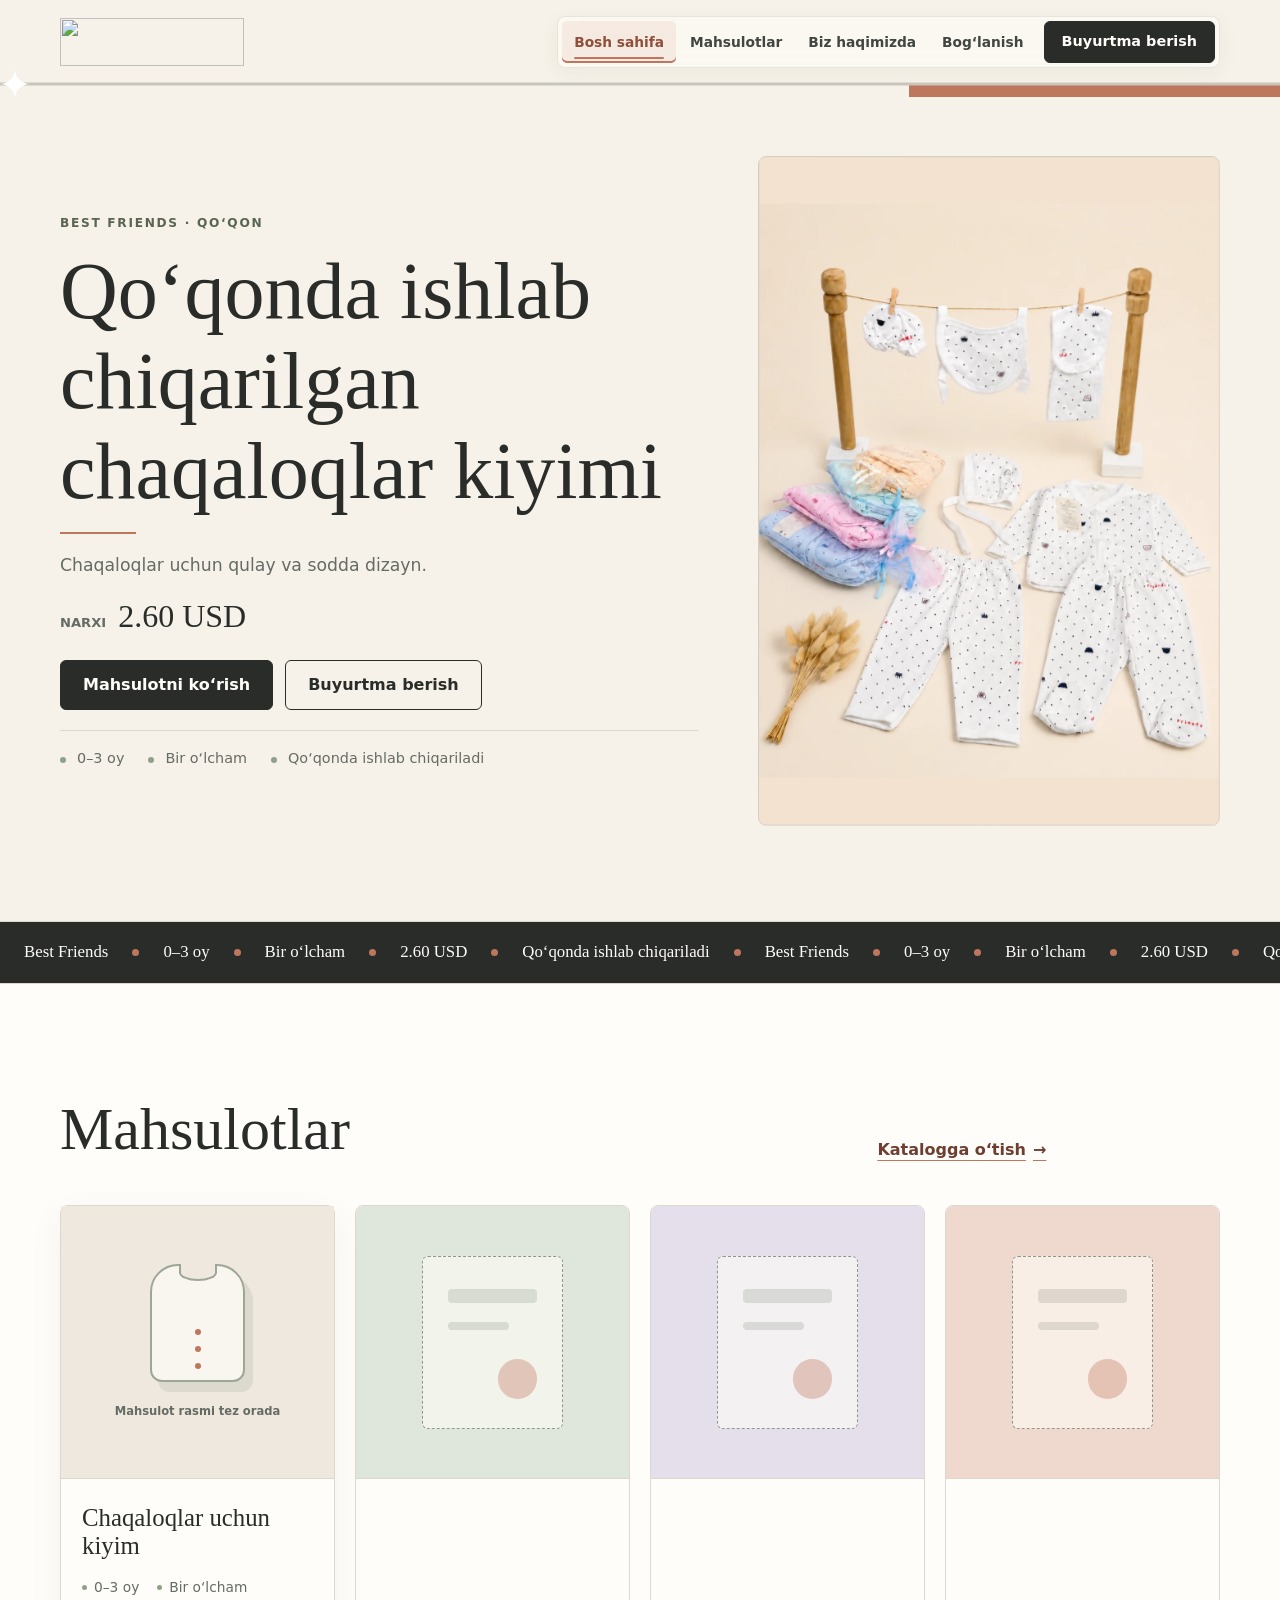
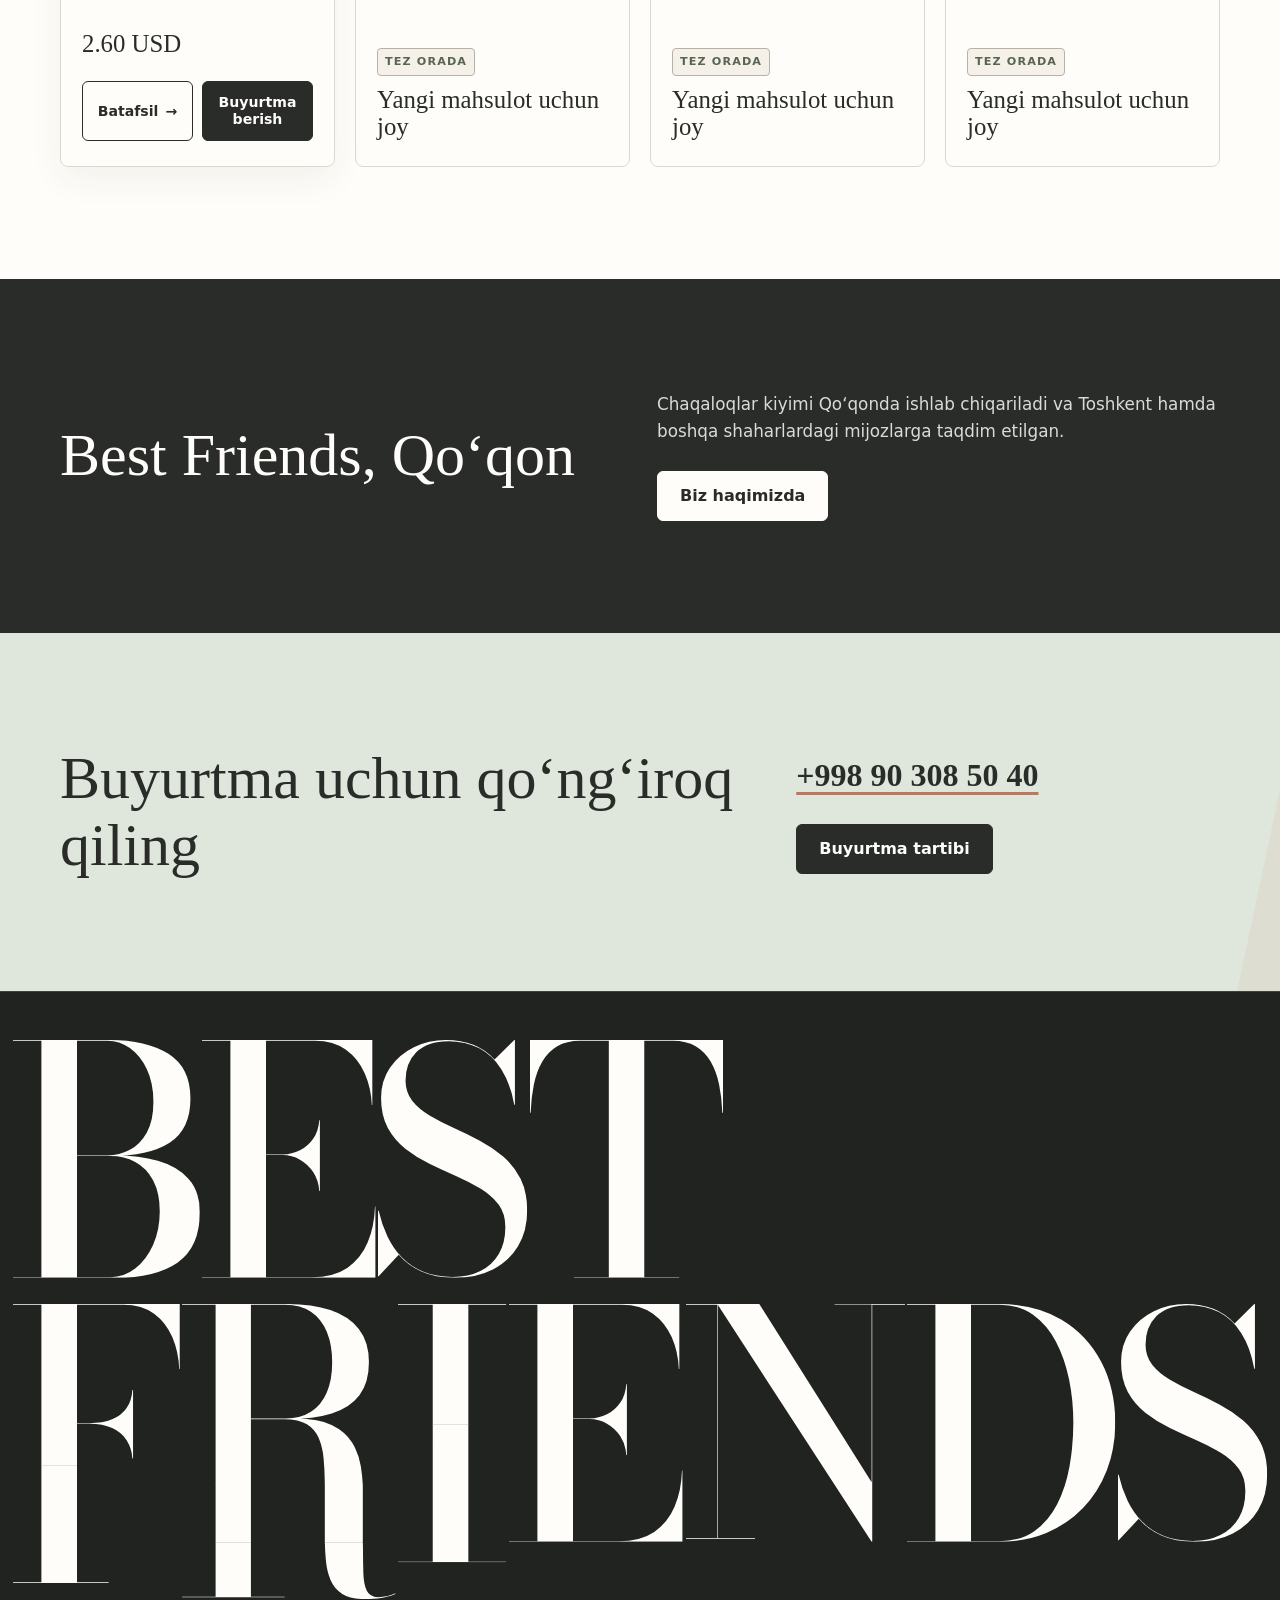
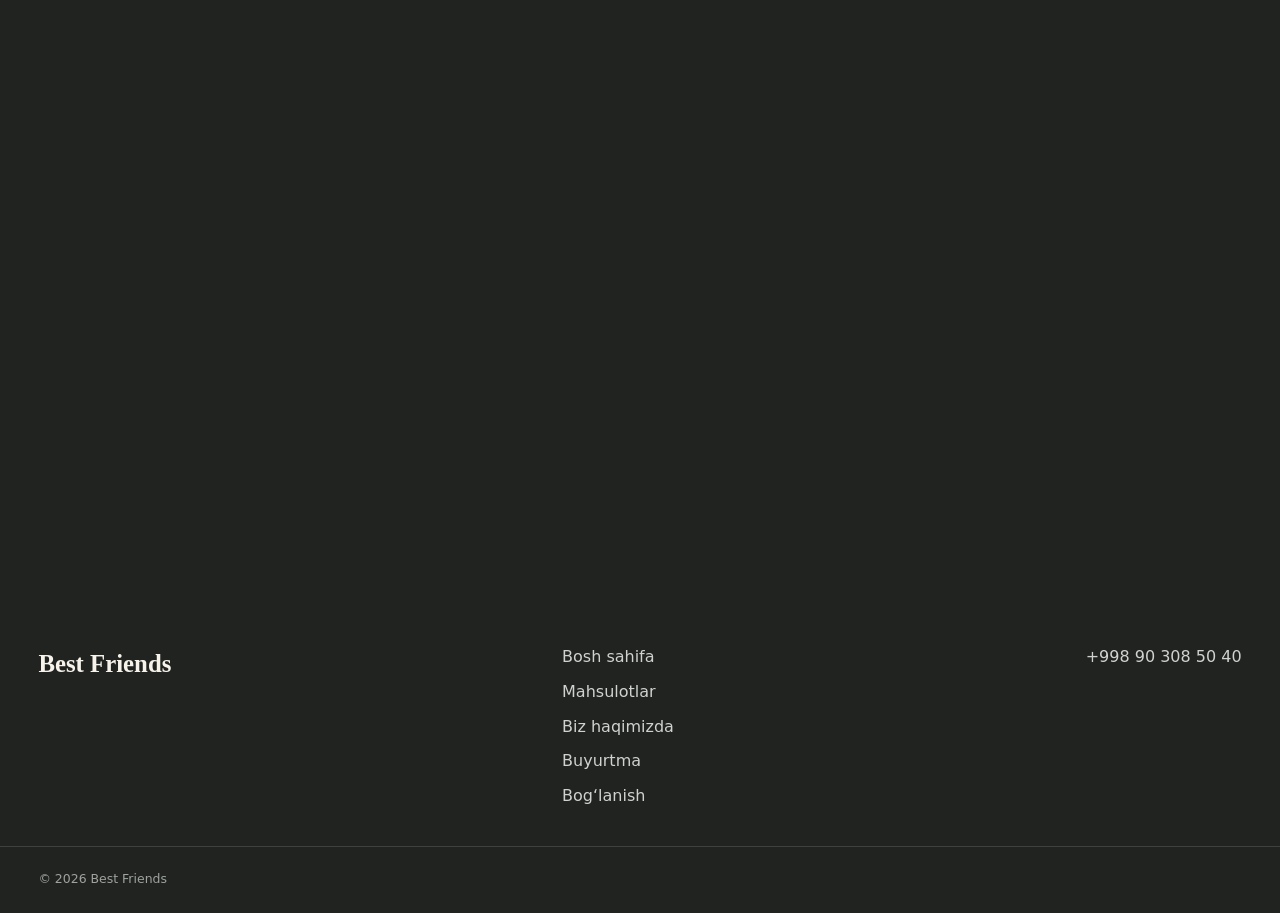
==== commit 728c2232: "Update website pages and interactions Update pricing, age range, navigation, contact details, paymen" ====
--- a/Best_Friends_Website/index.html
+++ b/Best_Friends_Website/index.html
@@ -21,10 +21,7 @@
     />
     <!-- Yakuniy domen tasdiqlangach canonical va og:url teglarini shu yerga qo‘shing. -->
     <title>Best Friends — chaqaloqlar uchun mahalliy kiyim</title>
-    <link
-      rel="icon"
-      href="data:image/svg+xml,%3Csvg xmlns='http://www.w3.org/2000/svg' viewBox='0 0 64 64'%3E%3Crect width='64' height='64' rx='12' fill='%23272a27'/%3E%3Ctext x='32' y='40' text-anchor='middle' font-family='Arial,sans-serif' font-size='24' font-weight='700' fill='%23fffdf9'%3EBF%3C/text%3E%3C/svg%3E"
-    />
+    <link rel="icon" type="image/png" href="assets/logo-mark.png" />
     <link rel="stylesheet" href="styles.css" />
     <script type="application/ld+json">
       {
@@ -47,10 +44,19 @@
     <header class="site-header">
       <div class="container header-inner">
         <a class="brand" href="index.html" aria-label="Best Friends">
-          <span class="brand-mark" aria-hidden="true">BF</span>
-          <span class="brand-copy">
-            <strong>Best Friends</strong>
-          </span>
+          <picture class="brand-picture">
+            <source
+              media="(max-width: 520px)"
+              srcset="assets/logo-mark.png"
+            />
+            <img
+              class="brand-logo"
+              src="assets/logo-horizontal.png"
+              width="856"
+              height="219"
+              alt=""
+            />
+          </picture>
         </a>
         <button
           class="menu-toggle"
--- a/Best_Friends_Website/styles.css
+++ b/Best_Friends_Website/styles.css
@@ -390,6 +390,7 @@
 .brand {
   display: inline-flex;
   min-width: 0;
+  padding: 3px 0;
   align-items: center;
   gap: 11px;
 }
@@ -427,29 +428,51 @@
 }
 
 .menu-toggle {
+  position: relative;
+  z-index: 2;
   display: grid;
   width: 46px;
   height: 46px;
-  padding: 12px;
+  padding: 0;
   place-content: center;
   gap: 5px;
-  border: 1px solid var(--line);
+  border: 1px solid rgba(101, 107, 101, 0.24);
   border-radius: 6px;
-  background: var(--paper);
+  background: rgba(255, 253, 249, 0.82);
+  box-shadow: 0 7px 20px rgba(53, 48, 40, 0.07);
   color: var(--ink);
   cursor: pointer;
+  transition:
+    border-color var(--duration-fast) var(--ease-out),
+    background-color var(--duration-fast) var(--ease-out),
+    color var(--duration-fast) var(--ease-out),
+    box-shadow var(--duration-fast) var(--ease-out),
+    transform var(--duration-fast) var(--ease-out);
 }
 
 .menu-toggle span {
   display: block;
   width: 20px;
   height: 2px;
+  border-radius: 2px;
   background: currentColor;
   transition:
     transform var(--duration-fast) var(--ease-out),
     opacity var(--duration-fast) var(--ease-out);
 }
 
+.menu-toggle span:nth-child(2) {
+  width: 14px;
+  margin-left: 6px;
+}
+
+.menu-toggle[aria-expanded="true"] {
+  border-color: var(--ink);
+  background: var(--ink);
+  box-shadow: 0 10px 24px rgba(41, 44, 41, 0.18);
+  color: var(--paper);
+}
+
 .menu-toggle[aria-expanded="true"] span:nth-child(1) {
   transform: translateY(7px) rotate(45deg);
 }
@@ -464,14 +487,17 @@
 
 .main-nav {
   position: absolute;
-  top: calc(100% + 1px);
+  top: calc(100% + 12px);
   right: 0;
-  left: 0;
+  left: auto;
   display: none;
-  padding: 18px 20px 24px;
-  border-bottom: 1px solid var(--line);
-  background: var(--cream);
-  box-shadow: 0 20px 35px rgba(45, 42, 36, 0.08);
+  width: min(420px, calc(100vw - 32px));
+  padding: 10px;
+  border: 1px solid rgba(101, 107, 101, 0.2);
+  border-radius: 8px;
+  background: rgba(255, 253, 249, 0.98);
+  box-shadow: 0 28px 70px rgba(41, 44, 41, 0.17);
+  backdrop-filter: blur(18px);
 }
 
 .main-nav.is-open {
@@ -479,14 +505,21 @@
 }
 
 .main-nav > a:not(.button) {
-  padding: 13px 4px;
-  border-bottom: 1px solid var(--line);
+  display: flex;
+  min-height: 52px;
+  padding: 11px 14px;
+  align-items: center;
+  justify-content: space-between;
+  border: 0;
+  border-radius: 6px;
   color: #414641;
-  font-weight: 650;
+  font-weight: 700;
+  letter-spacing: 0;
 }
 
 .main-nav .nav-order {
-  margin-top: 18px;
+  width: 100%;
+  margin-top: 6px;
 }
 
 /* Birinchi ekran */
@@ -1023,7 +1056,62 @@
   gap: 10px;
 }
 
+.social-status > * {
+  min-width: 0;
+  flex: 1 1 210px;
+}
+
+.social-link {
+  position: relative;
+  display: grid;
+  min-height: 74px;
+  padding: 12px 42px 12px 15px;
+  align-content: center;
+  border: 1px solid rgba(190, 118, 93, 0.48);
+  border-radius: 6px;
+  background: rgba(239, 216, 206, 0.3);
+  color: var(--ink);
+  overflow-wrap: anywhere;
+  transition:
+    border-color var(--duration-fast) var(--ease-out),
+    background-color var(--duration-fast) var(--ease-out),
+    box-shadow var(--duration-fast) var(--ease-out),
+    transform var(--duration-fast) var(--ease-out);
+}
+
+.social-link::after {
+  position: absolute;
+  top: 50%;
+  right: 16px;
+  color: #8f4f3a;
+  content: "↗";
+  transform: translateY(-50%);
+  transition: transform var(--duration-fast) var(--ease-out);
+}
+
+.social-link span,
+.social-link small {
+  color: var(--muted);
+  font-size: 0.75rem;
+}
+
+.social-link strong {
+  font-size: 0.94rem;
+}
+
+.social-link:hover {
+  border-color: var(--clay);
+  background: rgba(239, 216, 206, 0.48);
+  box-shadow: 0 10px 24px rgba(53, 48, 40, 0.08);
+  transform: translateY(-2px);
+}
+
+.social-link:hover::after {
+  transform: translate(2px, calc(-50% - 2px));
+}
+
 .social-status button {
+  width: 100%;
   min-height: 46px;
   padding: 10px 16px;
   border: 1px dashed #8e9788;
@@ -1146,11 +1234,17 @@
   font-size: 0.78rem;
 }
 
+.brand-picture {
+  display: block;
+  width: 184px;
+  height: 48px;
+  flex: 0 0 auto;
+}
+
 .brand-logo {
   display: block;
-  width: 42px;
-  height: 42px;
-  flex: 0 0 auto;
+  width: 100%;
+  height: 100%;
   object-fit: contain;
 }
 
@@ -1322,26 +1416,33 @@
   .main-nav.is-open {
     position: static;
     display: flex;
-    padding: 0;
+    width: auto;
+    padding: 4px;
     align-items: center;
-    gap: 24px;
+    gap: 2px;
+    border: 1px solid rgba(101, 107, 101, 0.14);
+    border-radius: 8px;
+    background: rgba(255, 253, 249, 0.58);
+    box-shadow: 0 5px 20px rgba(53, 48, 40, 0.055);
+    backdrop-filter: blur(12px);
+  }
+
+  .main-nav > a:not(.button) {
+    min-height: 42px;
+    padding: 9px 12px;
     border: 0;
-    background: transparent;
-    box-shadow: none;
-  }
-
-  .main-nav > a:not(.button) {
-    padding: 9px 0;
-    border: 0;
-    font-size: 0.9rem;
+    border-radius: 5px;
+    font-size: 0.86rem;
   }
 
   .main-nav > a:not(.button):hover {
+    background: rgba(190, 118, 93, 0.08);
     color: var(--clay);
   }
 
   .main-nav .nav-order {
-    margin: 0 0 0 3px;
+    width: auto;
+    margin: 0 0 0 6px;
   }
 
   h1 {
@@ -1391,6 +1492,13 @@
 
   .contact-button {
     grid-column: auto;
+  }
+}
+
+@media (max-width: 520px) {
+  .brand-picture {
+    width: 48px;
+    height: 48px;
   }
 }
 
@@ -1511,34 +1619,54 @@
 }
 
 .brand-mark,
-.brand-logo {
+.brand-picture {
   transition: transform var(--duration-base) var(--ease-spring);
 }
 
 .brand:hover .brand-mark,
-.brand:hover .brand-logo {
+.brand:hover .brand-mark {
   transform: rotate(-7deg) scale(1.05);
+}
+
+.brand:hover .brand-picture {
+  transform: translateY(-1px) scale(1.025);
 }
 
 .main-nav > a:not(.button) {
   position: relative;
   transition:
+    background-color var(--duration-fast) var(--ease-out),
     color var(--duration-fast) var(--ease-out),
     opacity var(--duration-medium) var(--ease-out),
     transform var(--duration-medium) var(--ease-out);
 }
 
+@media (hover: hover) and (pointer: fine) {
+  .menu-toggle:hover {
+    border-color: rgba(190, 118, 93, 0.65);
+    box-shadow: 0 10px 24px rgba(53, 48, 40, 0.11);
+    color: #8f4f3a;
+    transform: translateY(-1px);
+  }
+
+  .menu-toggle[aria-expanded="true"]:hover {
+    border-color: var(--ink);
+    color: var(--paper);
+  }
+}
+
 @media (min-width: 1120px) {
   .main-nav > a:not(.button)::after {
     position: absolute;
-    right: 0;
-    bottom: 5px;
-    left: 0;
+    right: 12px;
+    bottom: 4px;
+    left: 12px;
     height: 2px;
+    border-radius: 2px;
     background: var(--clay);
     content: "";
     transform: scaleX(0);
-    transform-origin: center;
+    transform-origin: left center;
     transition: transform var(--duration-fast) var(--ease-out);
   }
 
@@ -1548,6 +1676,7 @@
   }
 
   .main-nav > a[aria-current="page"]:not(.button) {
+    background: rgba(190, 118, 93, 0.1);
     box-shadow: none;
   }
 }
@@ -1557,7 +1686,8 @@
   z-index: 2147483640;
   inset: var(--header-height) 0 0;
   visibility: hidden;
-  background: rgba(41, 44, 41, 0.2);
+  background: rgba(31, 34, 31, 0.34);
+  backdrop-filter: blur(3px);
   opacity: 0;
   pointer-events: none;
   transition:
@@ -1582,20 +1712,46 @@
     visibility: hidden;
     opacity: 0;
     pointer-events: none;
-    transform: translateY(-10px);
-    transform-origin: top center;
+    transform: translateY(-8px) scale(0.985);
+    transform-origin: top right;
     transition:
-      opacity var(--duration-base) var(--ease-out),
-      transform var(--duration-base) var(--ease-out),
-      visibility 0s var(--duration-base);
+      opacity 240ms var(--ease-out),
+      transform 240ms var(--ease-out),
+      visibility 0s 240ms;
   }
 
   .main-nav.is-open {
     visibility: visible;
     opacity: 1;
     pointer-events: auto;
-    transform: translateY(0);
+    transform: translateY(0) scale(1);
     transition-delay: 0s;
+  }
+
+  .main-nav > a:not(.button)::after {
+    width: 7px;
+    height: 7px;
+    margin-left: 18px;
+    flex: 0 0 auto;
+    border-top: 1.5px solid currentColor;
+    border-right: 1.5px solid currentColor;
+    content: "";
+    opacity: 0.48;
+    transform: rotate(45deg);
+    transition:
+      opacity var(--duration-fast) var(--ease-out),
+      transform var(--duration-fast) var(--ease-out);
+  }
+
+  .main-nav > a:not(.button):hover,
+  .main-nav > a[aria-current="page"]:not(.button) {
+    background: rgba(190, 118, 93, 0.1);
+  }
+
+  .main-nav > a:not(.button):hover::after,
+  .main-nav > a[aria-current="page"]:not(.button)::after {
+    opacity: 1;
+    transform: translateX(2px) rotate(45deg);
   }
 
   .main-nav > a {
@@ -2608,7 +2764,8 @@
   .catalog-card,
   .phone-link,
   .text-link,
-  .back-link {
+  .back-link,
+  .social-link {
     --button-lift: 0px !important;
     --button-scale: 1 !important;
     --magnet-x: 0px !important;
@@ -3747,8 +3904,8 @@
 @media (max-width: 1119px) {
   .main-nav,
   .main-nav.is-open {
-    max-height: calc(100vh - var(--header-height));
-    max-height: calc(100dvh - var(--header-height));
+    max-height: calc(100vh - var(--header-height) - 24px);
+    max-height: calc(100dvh - var(--header-height) - 24px);
     overflow-y: auto;
     overscroll-behavior: contain;
   }
